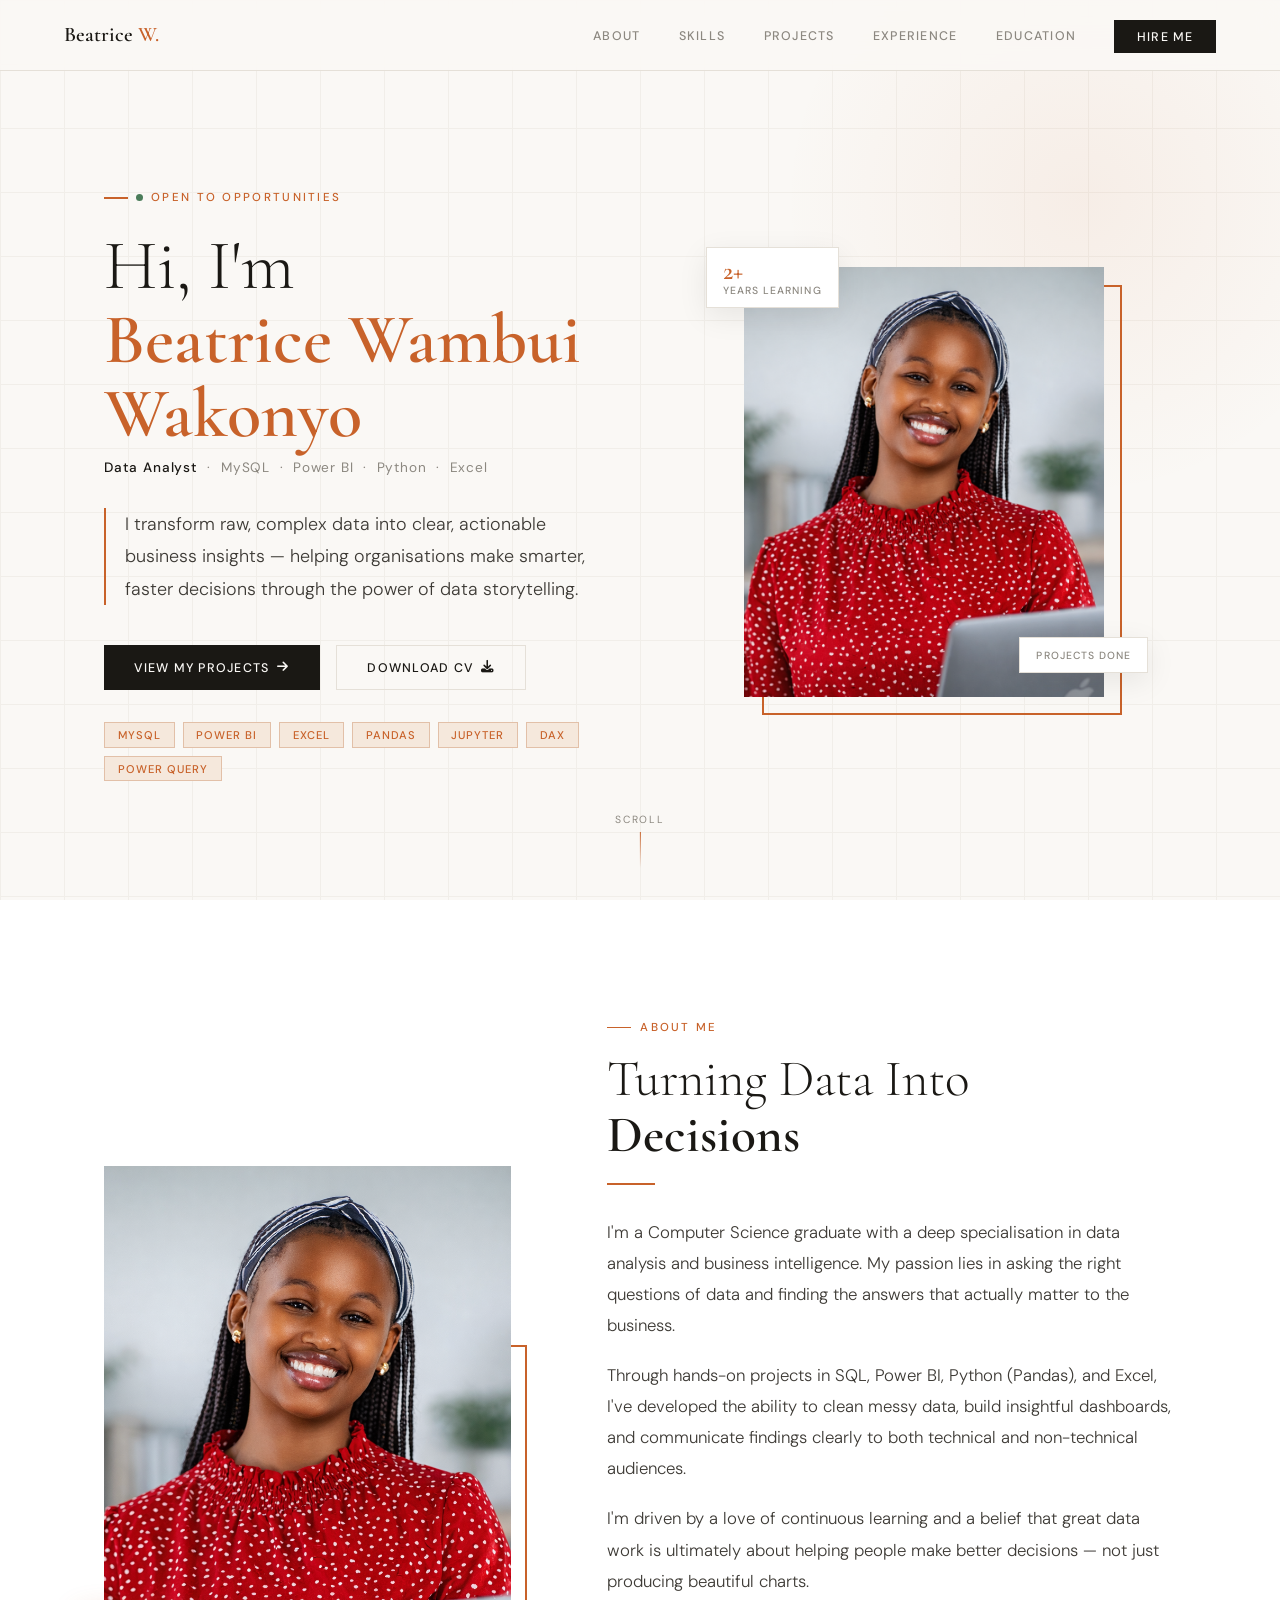
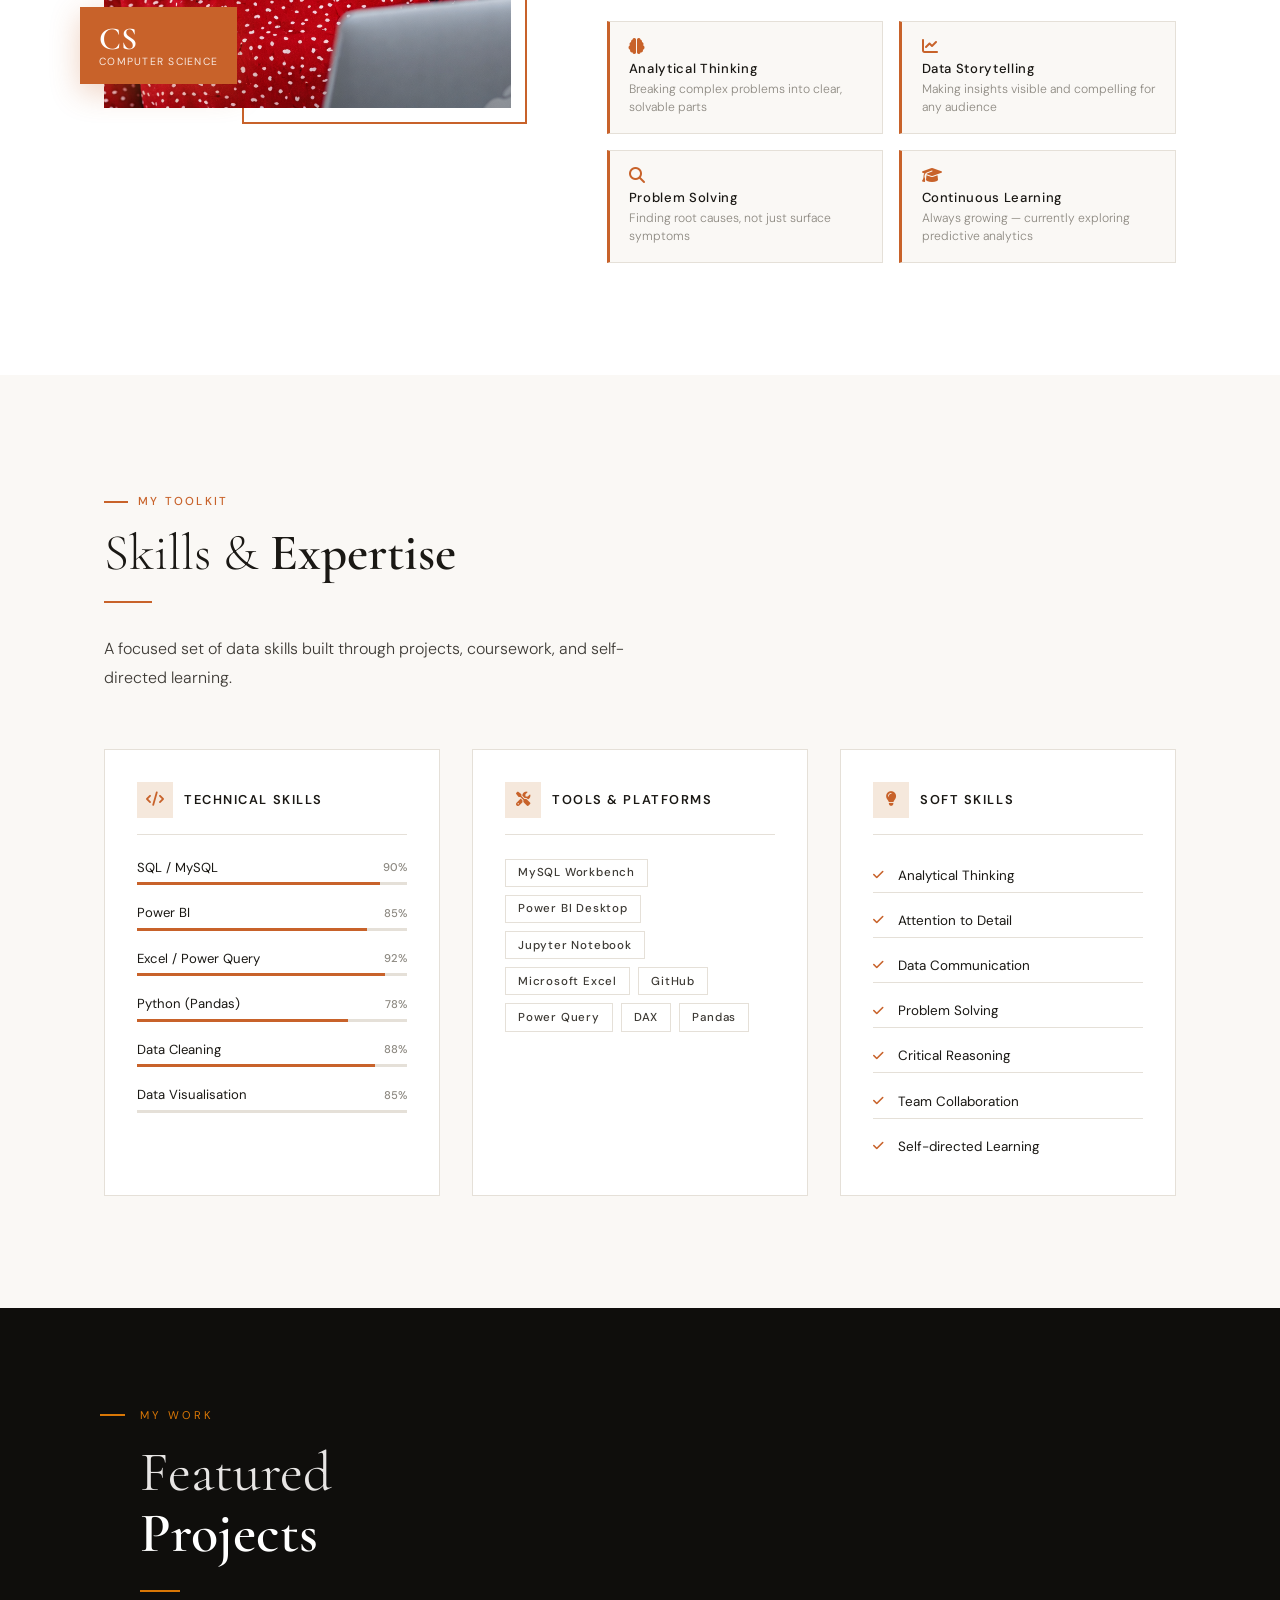
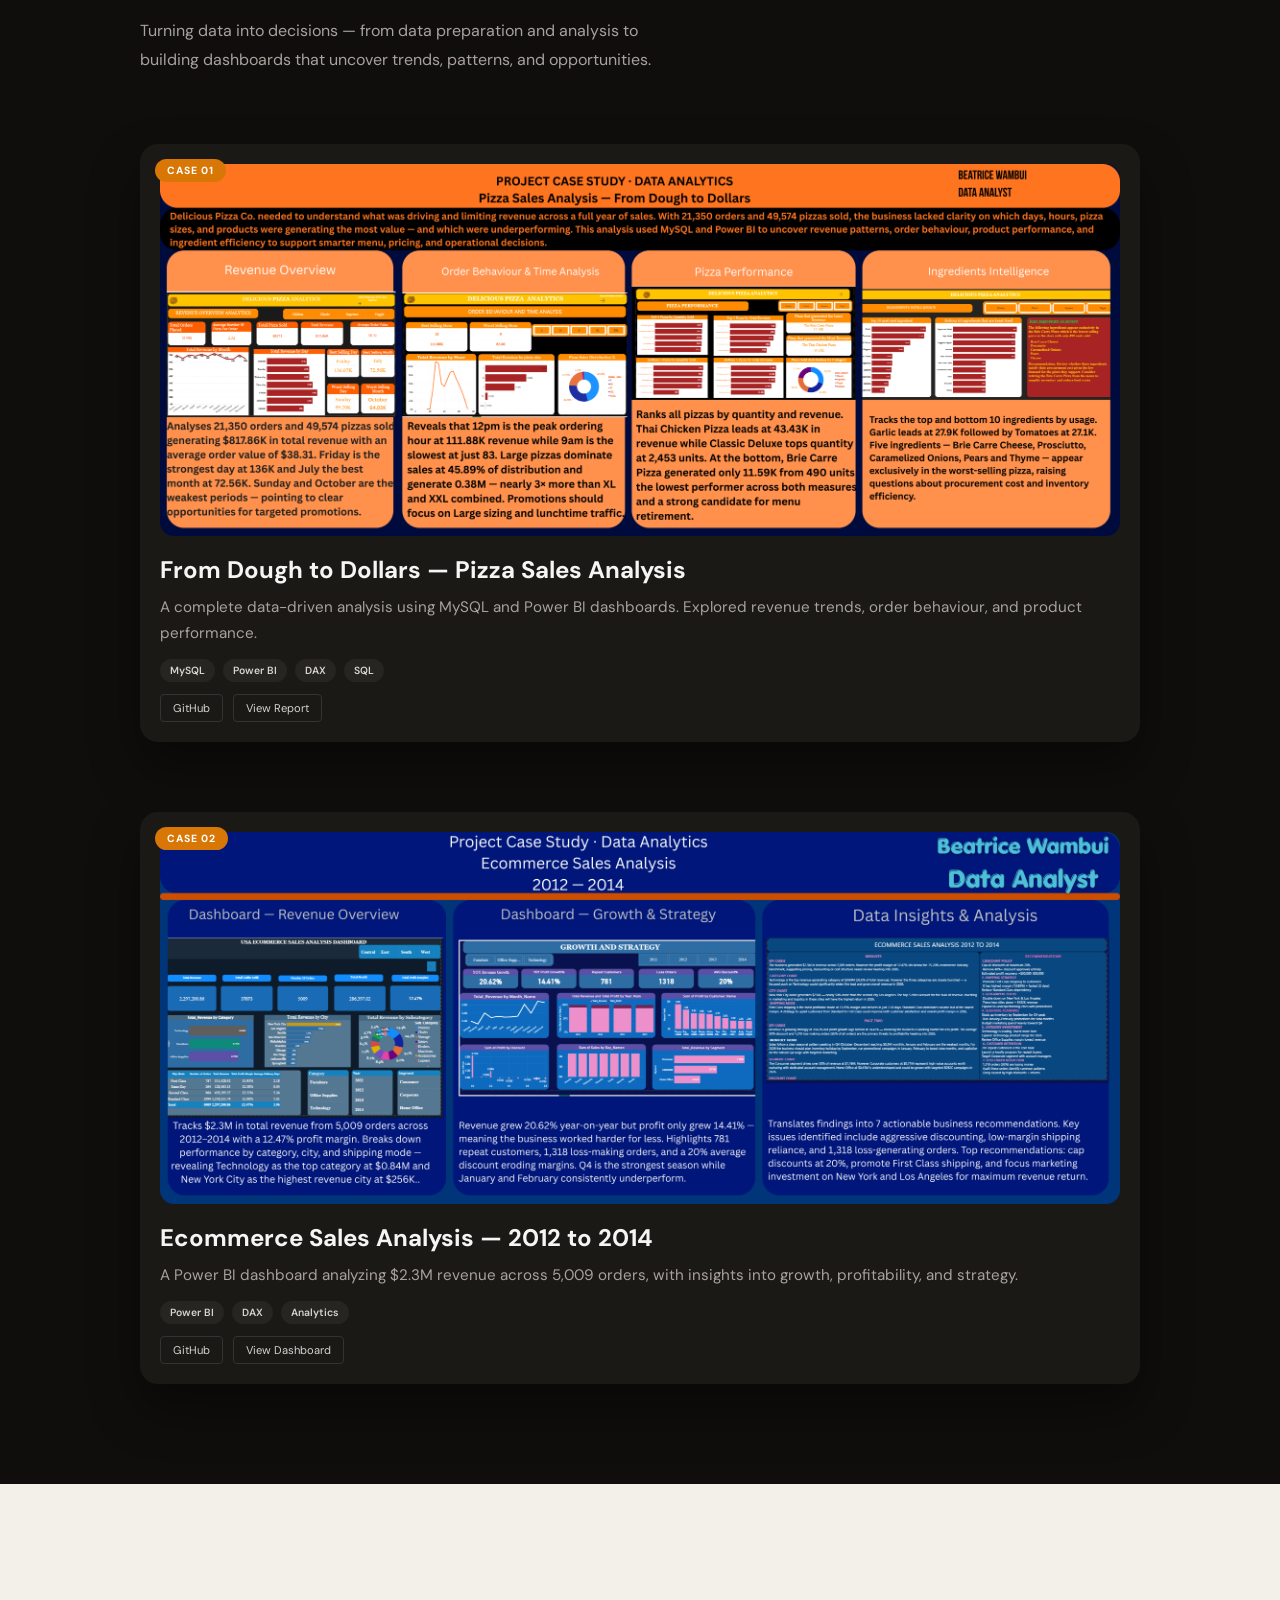
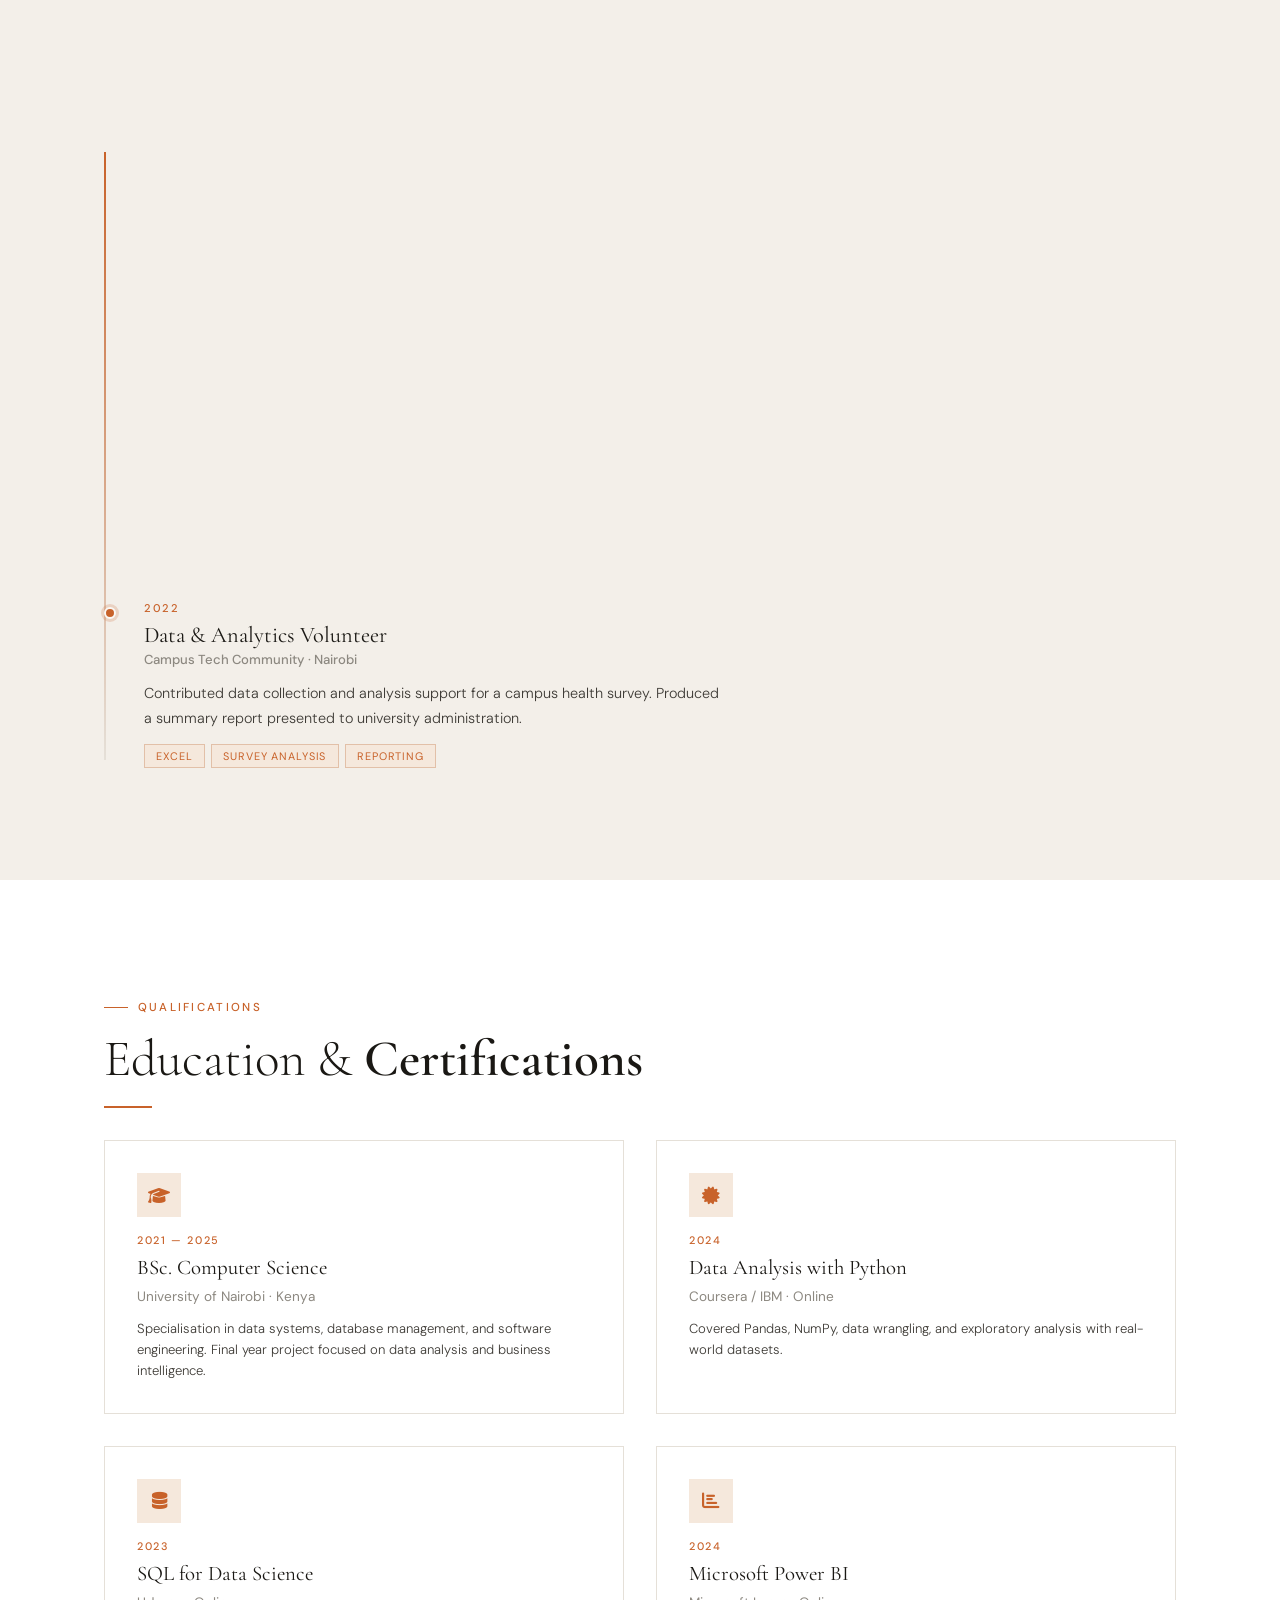
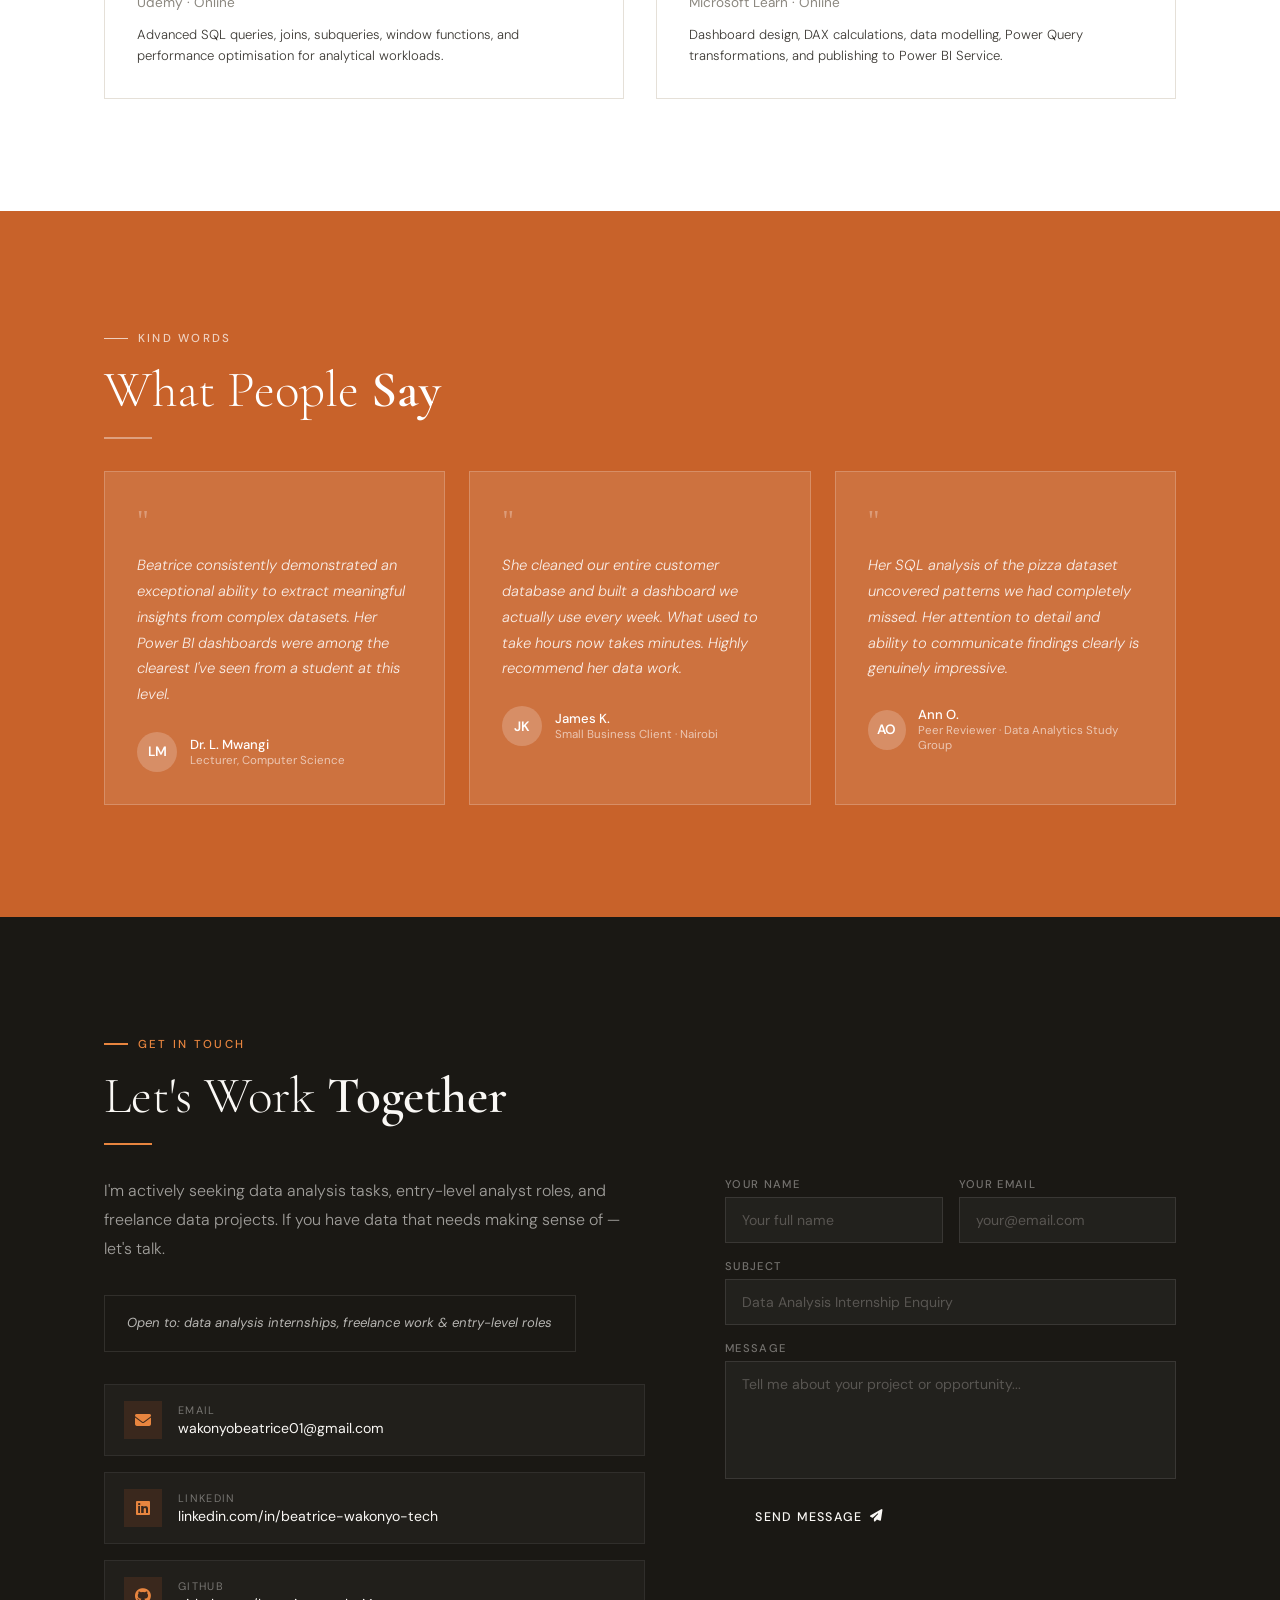
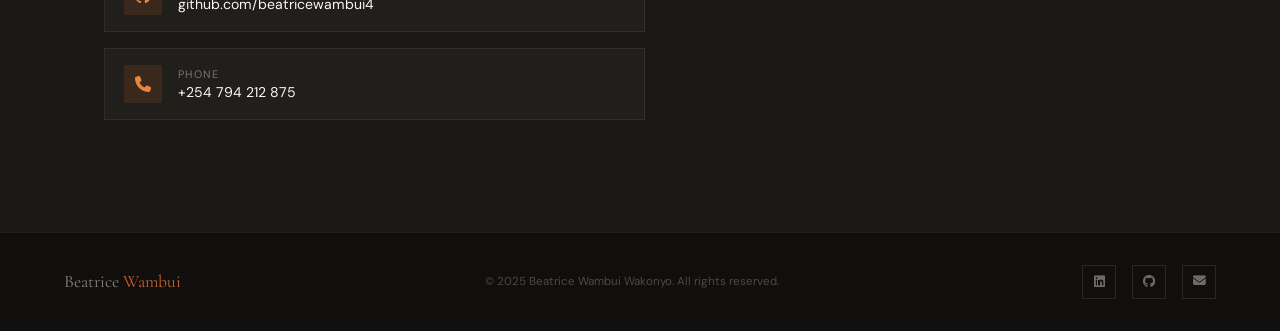
==== index.html.html @ 13cb590f "fix:rename index.html" ====
<!DOCTYPE html>
<html lang="en">
<head>
  <meta charset="UTF-8"/>
  <meta name="viewport" content="width=device-width, initial-scale=1.0"/>
  <title>Beatrice Wambui Wakonyo | Data Analyst</title>

  <!-- Google Fonts -->
  <link href="https://fonts.googleapis.com/css2?family=Cormorant+Garamond:ital,wght@0,300;0,400;0,600;1,300&family=DM+Sans:wght@300;400;500;600&display=swap" rel="stylesheet"/>

  <!-- Font Awesome -->
  <link rel="stylesheet" href="https://cdnjs.cloudflare.com/ajax/libs/font-awesome/6.4.0/css/all.min.css"/>

  <!-- YOUR STYLESHEET — must be in the same folder as this file -->
  <link rel="stylesheet" href="styles.css"/>
</head>
<body>

<div class="hero-bg"></div>

<!-- NAV -->
<nav id="navbar">
  <a href="#hero" class="nav-logo">Beatrice <span>W.</span></a>
  <ul class="nav-links">
    <li><a href="#about">About</a></li>
    <li><a href="#skills">Skills</a></li>
    <li><a href="#projects">Projects</a></li>
    <li><a href="#experience">Experience</a></li>
    <li><a href="#education">Education</a></li>
    <li><a href="#contact" class="nav-cta">Hire Me</a></li>
  </ul>
  <div class="hamburger" onclick="toggleMenu()">
    <span></span><span></span><span></span>
  </div>
</nav>
<div class="nav-mobile" id="navMobile">
  <a href="#about" onclick="toggleMenu()">About</a>
  <a href="#skills" onclick="toggleMenu()">Skills</a>
  <a href="#projects" onclick="toggleMenu()">Projects</a>
  <a href="#experience" onclick="toggleMenu()">Experience</a>
  <a href="#education" onclick="toggleMenu()">Education</a>
  <a href="#contact" onclick="toggleMenu()">Hire Me</a>
</div>

<!-- HERO -->
<section id="hero" style="padding:0">
  <div class="hero">
    <div class="hero-left">
      <div class="hero-eyebrow"><span class="status-dot"></span> Open to Opportunities</div>
      <h1 class="hero-name">Hi, I'm<strong>Beatrice Wambui Wakonyo</strong></h1>
      <p class="hero-title"><b>Data Analyst</b> &nbsp;·&nbsp; MySQL &nbsp;·&nbsp; Power BI &nbsp;·&nbsp; Python &nbsp;·&nbsp; Excel</p>
      <p class="hero-statement">I transform raw, complex data into clear, actionable business insights — helping organisations make smarter, faster decisions through the power of data storytelling.</p>
      <div class="hero-ctas">
        <a href="#projects" class="btn btn-primary">View My Projects <i class="fas fa-arrow-right"></i></a>
        <a href="beatrice-cv.pdf" class="btn btn-outline" download>Download CV <i class="fas fa-download"></i></a>
      </div>
      <div class="hero-chips">
        <span class="chip">MySQL</span>
        <span class="chip">Power BI</span>
        <span class="chip">Excel</span>
        <span class="chip">Pandas</span>
        <span class="chip">Jupyter</span>
        <span class="chip">DAX</span>
        <span class="chip">Power Query</span>
      </div>
    </div>
    <div class="hero-right">
      <div class="photo-wrap">
        <div class="stat-badge tl"><div class="n">2+</div><div class="l">Years Learning</div></div>
        <img src="Professional headshot in modern office.png" alt="Beatrice Wambui Wakonyo"/>
        <div class="stat-badge br"><div class="n"></div><div class="l">Projects Done</div></div>
      </div>
    </div>
    <div class="scroll-cue"><span>Scroll</span><div class="bar"></div></div>
  </div>
</section>

<!-- ABOUT -->
<section id="about" class="about">
  <div class="container">
    <div class="about-grid">
      <div class="about-image-wrap reveal">
        <div class="about-img-box">
          <img src="Professional headshot in modern office.png" alt="Beatrice Wambui Wakonyo"/>
        </div>
        <div class="about-accent-line"></div>
        <div class="about-badge"><div class="big">CS</div><div class="small">Computer Science</div></div>
      </div>
      <div class="about-text reveal">
        <div class="section-label">About Me</div>
        <h2 class="section-heading">Turning Data Into<br/><strong>Decisions</strong></h2>
        <div class="divider"></div>
        <p>I'm a Computer Science graduate with a deep specialisation in data analysis and business intelligence. My passion lies in asking the right questions of data and finding the answers that actually matter to the business.</p>
        <p>Through hands-on projects in SQL, Power BI, Python (Pandas), and Excel, I've developed the ability to clean messy data, build insightful dashboards, and communicate findings clearly to both technical and non-technical audiences.</p>
        <p>I'm driven by a love of continuous learning and a belief that great data work is ultimately about helping people make better decisions — not just producing beautiful charts.</p>
        <div class="about-pillars">
          <div class="pillar"><i class="fas fa-brain"></i><h4>Analytical Thinking</h4><p>Breaking complex problems into clear, solvable parts</p></div>
          <div class="pillar"><i class="fas fa-chart-line"></i><h4>Data Storytelling</h4><p>Making insights visible and compelling for any audience</p></div>
          <div class="pillar"><i class="fas fa-search"></i><h4>Problem Solving</h4><p>Finding root causes, not just surface symptoms</p></div>
          <div class="pillar"><i class="fas fa-graduation-cap"></i><h4>Continuous Learning</h4><p>Always growing — currently exploring predictive analytics</p></div>
        </div>
      </div>
    </div>
  </div>
</section>

<!-- SKILLS -->
<section id="skills" class="skills">
  <div class="container">
    <div class="skills-intro reveal">
      <div class="section-label">My Toolkit</div>
      <h2 class="section-heading">Skills &amp; <strong>Expertise</strong></h2>
      <div class="divider"></div>
      <p style="font-size:1rem;font-weight:300;line-height:1.8;color:var(--ink-light)">A focused set of data skills built through projects, coursework, and self-directed learning.</p>
    </div>
    <div class="skills-grid">
      <div class="skill-group reveal">
        <div class="skill-group-header"><div class="icon"><i class="fas fa-code"></i></div><h3>Technical Skills</h3></div>
        <div class="skill-item"><div class="skill-label"><span>SQL / MySQL</span><span>90%</span></div><div class="skill-bar"><div class="skill-bar-fill" style="--w:90%"></div></div></div>
        <div class="skill-item"><div class="skill-label"><span>Power BI</span><span>85%</span></div><div class="skill-bar"><div class="skill-bar-fill" style="--w:85%"></div></div></div>
        <div class="skill-item"><div class="skill-label"><span>Excel / Power Query</span><span>92%</span></div><div class="skill-bar"><div class="skill-bar-fill" style="--w:92%"></div></div></div>
        <div class="skill-item"><div class="skill-label"><span>Python (Pandas)</span><span>78%</span></div><div class="skill-bar"><div class="skill-bar-fill" style="--w:78%"></div></div></div>
        <div class="skill-item"><div class="skill-label"><span>Data Cleaning</span><span>88%</span></div><div class="skill-bar"><div class="skill-bar-fill" style="--w:88%"></div></div></div>
        <div class="skill-item"><div class="skill-label"><span>Data Visualisation</span><span>85%</span></div><div class="skill-bar"><div class="skill-bar-fill" style="--w:85%"></div></div></div>
      </div>
      <div class="skill-group reveal">
        <div class="skill-group-header"><div class="icon"><i class="fas fa-tools"></i></div><h3>Tools &amp; Platforms</h3></div>
        <div class="tools-list">
          <span class="tool-tag">MySQL Workbench</span>
          <span class="tool-tag">Power BI Desktop</span>
          <span class="tool-tag">Jupyter Notebook</span>
          <span class="tool-tag">Microsoft Excel</span>
          <span class="tool-tag">GitHub</span>
          <span class="tool-tag">Power Query</span>
          <span class="tool-tag">DAX</span>
          <span class="tool-tag">Pandas</span>
        </div>
      </div>
      <div class="skill-group reveal">
        <div class="skill-group-header"><div class="icon"><i class="fas fa-lightbulb"></i></div><h3>Soft Skills</h3></div>
        <div class="soft-grid">
          <div class="soft-item"><i class="fas fa-check"></i> Analytical Thinking</div>
          <div class="soft-item"><i class="fas fa-check"></i> Attention to Detail</div>
          <div class="soft-item"><i class="fas fa-check"></i> Data Communication</div>
          <div class="soft-item"><i class="fas fa-check"></i> Problem Solving</div>
          <div class="soft-item"><i class="fas fa-check"></i> Critical Reasoning</div>
          <div class="soft-item"><i class="fas fa-check"></i> Team Collaboration</div>
          <div class="soft-item"><i class="fas fa-check"></i> Self-directed Learning</div>
        </div>
      </div>
    </div>
  </div>
</section>

<!-- wrap each project in .proj-card + add .proj-meta for the labels -->
<section id="projects" class="projects">

  <div class="projects-wrapper">

    <!-- HEADER -->
    <div class="projects-hero">
      <div class="projects-label">MY WORK</div>

      <h2 class="projects-title">
        Featured <br><span>Projects</span>
      </h2>

      <div class="projects-line"></div>

      <p class="projects-subtext">
        Turning data into decisions — from data preparation and analysis to 
        building dashboards that uncover trends, patterns, and opportunities.
      </p>
    </div>

    <!-- PROJECTS -->
    <div class="projects-container">

      <!-- PROJECT 01 -->
      <div class="proj-card">
        <span class="proj-badge">CASE 01</span>

        <div class="proj-image">
          <img src="Pizza Sales From Dough to Dollars.png" alt="Pizza Dashboard">
        </div>

        <div class="proj-content">
          <h3>From Dough to Dollars — Pizza Sales Analysis</h3>

          <p>
            A complete data-driven analysis using MySQL and Power BI dashboards.
            Explored revenue trends, order behaviour, and product performance.
          </p>

          <div class="proj-tags">
            <span>MySQL</span>
            <span>Power BI</span>
            <span>DAX</span>
            <span>SQL</span>
          </div>

          <div class="proj-links">
            <a href="https://github.com/beatricewambui4/delicious-pizza-analytics" target="_blank">GitHub</a>
            <a href="#">View Report</a>
          </div>
        </div>
      </div>

      <!-- PROJECT 02 -->
      <div class="proj-card">
        <span class="proj-badge">CASE 02</span>

        <div class="proj-image blue-bg">
          <img src="America Sales.png" alt="Ecommerce Dashboard">
        </div>

        <div class="proj-content">
          <h3>Ecommerce Sales Analysis — 2012 to 2014</h3>

          <p>
            A Power BI dashboard analyzing $2.3M revenue across 5,009 orders,
            with insights into growth, profitability, and strategy.
          </p>

          <div class="proj-tags">
            <span>Power BI</span>
            <span>DAX</span>
            <span>Analytics</span>
          </div>

          <div class="proj-links">
            <a href="https://github.com/beatricewambui4" target="_blank">GitHub</a>
            <a href="#">View Dashboard</a>
          </div>
        </div>
      </div>

    </div>

  </div>

</section>
<!-- EXPERIENCE -->
<section id="experience" class="experience">
  <div class="container">
    <div class="reveal">
      <div class="section-label">Background</div>
      <h2 class="section-heading">Experience &amp; <strong>Projects</strong></h2>
      <div class="divider"></div>
    </div>
    <div class="timeline">
      <div class="timeline-item reveal">
        <div class="timeline-dot"></div>
        <div class="timeline-date">2024 — Present</div>
        <h3 class="timeline-title">Academic Data Analysis Projects</h3>
        <p class="timeline-org">University · Final Year</p>
        <p class="timeline-desc">Designed and executed end-to-end data analysis projects covering the full pipeline: data collection, cleaning, analysis, visualisation, and reporting.</p>
        <div class="timeline-tags"><span class="timeline-tag">SQL</span><span class="timeline-tag">Power BI</span><span class="timeline-tag">Python</span><span class="timeline-tag">Data Storytelling</span></div>
      </div>
      <div class="timeline-item reveal">
        <div class="timeline-dot"></div>
        <div class="timeline-date">2023</div>
        <h3 class="timeline-title">Freelance Data Cleaning &amp; Reporting</h3>
        <p class="timeline-org">Independent · Remote</p>
        <p class="timeline-desc">Provided data cleaning and Excel dashboard services for a small business client. Cleaned over 10,000 records and delivered a monthly performance dashboard that replaced manual weekly reporting.</p>
        <div class="timeline-tags"><span class="timeline-tag">Excel</span><span class="timeline-tag">Power Query</span><span class="timeline-tag">Dashboards</span></div>
      </div>
      <div class="timeline-item reveal">
        <div class="timeline-dot"></div>
        <div class="timeline-date">2022</div>
        <h3 class="timeline-title">Data &amp; Analytics Volunteer</h3>
        <p class="timeline-org">Campus Tech Community · Nairobi</p>
        <p class="timeline-desc">Contributed data collection and analysis support for a campus health survey. Produced a summary report presented to university administration.</p>
        <div class="timeline-tags"><span class="timeline-tag">Excel</span><span class="timeline-tag">Survey Analysis</span><span class="timeline-tag">Reporting</span></div>
      </div>
    </div>
  </div>
</section>

<!-- EDUCATION -->
<section id="education" class="education">
  <div class="container">
    <div class="reveal">
      <div class="section-label">Qualifications</div>
      <h2 class="section-heading">Education &amp; <strong>Certifications</strong></h2>
      <div class="divider"></div>
    </div>
    <div class="edu-grid">
      <div class="edu-card reveal">
        <div class="edu-icon"><i class="fas fa-graduation-cap"></i></div>
        <div class="year">2021 — 2025</div>
        <div class="title">BSc. Computer Science</div>
        <div class="org">University of Nairobi · Kenya</div>
        <div class="desc">Specialisation in data systems, database management, and software engineering. Final year project focused on data analysis and business intelligence.</div>
      </div>
      <div class="edu-card reveal">
        <div class="edu-icon"><i class="fas fa-certificate"></i></div>
        <div class="year">2024</div>
        <div class="title">Data Analysis with Python</div>
        <div class="org">Coursera / IBM · Online</div>
        <div class="desc">Covered Pandas, NumPy, data wrangling, and exploratory analysis with real-world datasets.</div>
      </div>
      <div class="edu-card reveal">
        <div class="edu-icon"><i class="fas fa-database"></i></div>
        <div class="year">2023</div>
        <div class="title">SQL for Data Science</div>
        <div class="org">Udemy · Online</div>
        <div class="desc">Advanced SQL queries, joins, subqueries, window functions, and performance optimisation for analytical workloads.</div>
      </div>
      <div class="edu-card reveal">
        <div class="edu-icon"><i class="fas fa-chart-bar"></i></div>
        <div class="year">2024</div>
        <div class="title">Microsoft Power BI</div>
        <div class="org">Microsoft Learn · Online</div>
        <div class="desc">Dashboard design, DAX calculations, data modelling, Power Query transformations, and publishing to Power BI Service.</div>
      </div>
    </div>
  </div>
</section>

<!-- TESTIMONIALS -->
<section id="testimonials" class="testimonials">
  <div class="container">
    <div class="reveal">
      <div class="section-label">Kind Words</div>
      <h2 class="section-heading">What People <strong>Say</strong></h2>
      <div class="divider"></div>
    </div>
    <div class="testi-grid">
      <div class="testi-card reveal">
        <div class="quote-icon">"</div>
        <p class="testi-text">Beatrice consistently demonstrated an exceptional ability to extract meaningful insights from complex datasets. Her Power BI dashboards were among the clearest I've seen from a student at this level.</p>
        <div class="testi-author"><div class="testi-avatar">LM</div><div class="testi-author-info"><div class="name">Dr. L. Mwangi</div><div class="role">Lecturer, Computer Science</div></div></div>
      </div>
      <div class="testi-card reveal">
        <div class="quote-icon">"</div>
        <p class="testi-text">She cleaned our entire customer database and built a dashboard we actually use every week. What used to take hours now takes minutes. Highly recommend her data work.</p>
        <div class="testi-author"><div class="testi-avatar">JK</div><div class="testi-author-info"><div class="name">James K.</div><div class="role">Small Business Client · Nairobi</div></div></div>
      </div>
      <div class="testi-card reveal">
        <div class="quote-icon">"</div>
        <p class="testi-text">Her SQL analysis of the pizza dataset uncovered patterns we had completely missed. Her attention to detail and ability to communicate findings clearly is genuinely impressive.</p>
        <div class="testi-author"><div class="testi-avatar">AO</div><div class="testi-author-info"><div class="name">Ann O.</div><div class="role">Peer Reviewer · Data Analytics Study Group</div></div></div>
      </div>
    </div>
  </div>
</section>

<!-- CONTACT -->
<section id="contact" class="contact">
  <div class="container">
    <div class="reveal">
      <div class="section-label">Get In Touch</div>
      <h2 class="section-heading">Let's Work <strong>Together</strong></h2>
      <div class="divider"></div>
    </div>
    <div class="contact-grid">
      <div class="reveal">
        <p class="contact-tagline">I'm actively seeking data analysis tasks, entry-level analyst roles, and freelance data projects. If you have data that needs making sense of — let's talk.</p>
        <div class="contact-open">Open to: data analysis internships, freelance work &amp; entry-level roles</div>
        <div class="contact-links">
          <a href="mailto:wakonyobeatrice01@gmail.com" class="contact-link">
            <div class="c-icon"><i class="fas fa-envelope"></i></div>
            <div><div class="c-label">Email</div><div class="c-value">wakonyobeatrice01@gmail.com</div></div>
          </a>
          <a href="https://www.linkedin.com/in/beatrice-wakonyo-tech/" target="_blank" class="contact-link">
            <div class="c-icon"><i class="fab fa-linkedin"></i></div>
            <div><div class="c-label">LinkedIn</div><div class="c-value">linkedin.com/in/beatrice-wakonyo-tech</div></div>
          </a>
          <a href="https://github.com/beatricewambui4" target="_blank" class="contact-link">
            <div class="c-icon"><i class="fab fa-github"></i></div>
            <div><div class="c-label">GitHub</div><div class="c-value">github.com/beatricewambui4</div></div>
          </a>
          <a href="tel:+254794212875" class="contact-link">
            <div class="c-icon"><i class="fas fa-phone"></i></div>
            <div><div class="c-label">Phone</div><div class="c-value">+254 794 212 875</div></div>
          </a>
        </div>
      </div>
      <div class="reveal">
        <div class="contact-form">
          <div class="form-row">
            <div class="form-group"><label>Your Name</label><input type="text" placeholder="Your full name"/></div>
            <div class="form-group"><label>Your Email</label><input type="email" placeholder="your@email.com"/></div>
          </div>
          <div class="form-group"><label>Subject</label><input type="text" placeholder="Data Analysis Internship Enquiry"/></div>
          <div class="form-group"><label>Message</label><textarea rows="5" placeholder="Tell me about your project or opportunity..."></textarea></div>
          <button class="btn btn-primary" onclick="alert('Sign up free at formspree.io to make this form send emails!')">
            Send Message <i class="fas fa-paper-plane"></i>
          </button>
        </div>
      </div>
    </div>
  </div>
</section>

<!-- FOOTER -->
<footer>
  <div class="footer-logo">Beatrice <span>Wambui</span></div>
  <div class="footer-copy">© 2025 Beatrice Wambui Wakonyo. All rights reserved.</div>
  <div class="footer-socials">
    <a href="https://www.linkedin.com/in/beatrice-wakonyo-tech" target="_blank"><i class="fab fa-linkedin"></i></a>
    <a href="https://github.com/beatricewambui4" target="_blank"><i class="fab fa-github"></i></a>
    <a href="mailto:wakonyobeatrice01@gmail.com"><i class="fas fa-envelope"></i></a>
  </div>
</footer>

<script>
  window.addEventListener('scroll', () => {
    document.getElementById('navbar').classList.toggle('scrolled', window.scrollY > 20);
  });

  function toggleMenu() {
    document.getElementById('navMobile').classList.toggle('open');
  }

  const observer = new IntersectionObserver((entries) => {
    entries.forEach((e, i) => {
      if (e.isIntersecting) {
        setTimeout(() => e.target.classList.add('visible'), i * 80);
        observer.unobserve(e.target);
      }
    });
  }, { threshold: .12 });
  document.querySelectorAll('.reveal').forEach(el => observer.observe(el));

  const barObs = new IntersectionObserver((entries) => {
    entries.forEach(e => {
      if (e.isIntersecting) {
        e.target.classList.add('animated');
        barObs.unobserve(e.target);
      }
    });
  }, { threshold: .5 });
  document.querySelectorAll('.skill-bar-fill').forEach(b => barObs.observe(b));
</script>

</body>
</html>
---- styles.css ----
*,*::before,*::after{margin:0;padding:0;box-sizing:border-box}

:root{
  --cream:#FAF8F5;--cream-2:#F3EFE9;--ink:#1A1814;--ink-light:#3D3A35;
  --warm-gray:#8C8880;--accent:#C8622A;--accent-2:#E8853F;
  --accent-light:#F5E8DC;--border:#E5E0D8;--white:#FFFFFF;
  --blue:#3b82f6;--blue-light:#93c5fd;--blue-mid:#60a5fa;
}

html{scroll-behavior:smooth}
body{font-family:'DM Sans',sans-serif;background:var(--cream);color:var(--ink);overflow-x:hidden}

::-webkit-scrollbar{width:5px}
::-webkit-scrollbar-track{background:var(--cream-2)}
::-webkit-scrollbar-thumb{background:var(--accent)}
::selection{background:var(--accent);color:#fff}

/* ── SHARED ── */
.section-label{display:inline-flex;align-items:center;gap:.6rem;font-size:.72rem;font-weight:500;letter-spacing:.2em;text-transform:uppercase;color:var(--accent);margin-bottom:1rem}
.section-label::before{content:'';display:block;width:24px;height:1.5px;background:var(--accent)}
.section-heading{font-family:'Cormorant Garamond',serif;font-size:clamp(2.2rem,4vw,3.2rem);font-weight:300;line-height:1.1;color:var(--ink)}
.section-heading strong{font-weight:600}
.divider{width:48px;height:2px;background:var(--accent);margin:1.2rem 0 2rem}
.container{max-width:1200px;margin:0 auto;padding:0 4rem}
section{padding:7rem 0}

/* ── NAV ── */
nav{position:fixed;top:0;left:0;right:0;z-index:1000;display:flex;align-items:center;justify-content:space-between;padding:1.4rem 4rem;background:rgba(250,248,245,.92);backdrop-filter:blur(14px);border-bottom:1px solid var(--border);transition:box-shadow .3s}
nav.scrolled{box-shadow:0 4px 30px rgba(0,0,0,.06)}
.nav-logo{font-family:'Cormorant Garamond',serif;font-size:1.3rem;font-weight:600;color:var(--ink);text-decoration:none}
.nav-logo span{color:var(--accent)}
.nav-links{display:flex;gap:2.4rem;list-style:none}
.nav-links a{font-size:.78rem;font-weight:500;letter-spacing:.1em;text-transform:uppercase;color:var(--warm-gray);text-decoration:none;position:relative;padding-bottom:2px;transition:color .2s}
.nav-links a::after{content:'';position:absolute;bottom:0;left:0;width:0;height:1.5px;background:var(--accent);transition:width .3s}
.nav-links a:hover{color:var(--accent)}
.nav-links a:hover::after{width:100%}
.nav-cta{padding:.55rem 1.4rem!important;background:var(--ink);color:var(--cream)!important}
.nav-cta:hover{background:var(--accent)!important;color:#fff!important}
.hamburger{display:none;flex-direction:column;gap:5px;cursor:pointer}
.hamburger span{width:22px;height:1.5px;background:var(--ink);display:block}
.nav-mobile{display:none;position:fixed;top:64px;left:0;right:0;background:rgba(250,248,245,.98);border-bottom:1px solid var(--border);z-index:999;padding:1.5rem 2rem;flex-direction:column;gap:1.2rem}
.nav-mobile.open{display:flex}
.nav-mobile a{font-size:.85rem;letter-spacing:.1em;text-transform:uppercase;text-decoration:none;color:var(--ink);font-weight:500}

/* ── HERO ── */
.hero{min-height:100vh;display:grid;grid-template-columns:1fr 1fr;align-items:center;padding:8rem 4rem 4rem;gap:4rem;max-width:1200px;margin:0 auto;position:relative}
.hero-bg{position:fixed;inset:0;z-index:-1;background:var(--cream)}
.hero-bg::before{content:'';position:absolute;inset:0;background-image:linear-gradient(var(--border) 1px,transparent 1px),linear-gradient(90deg,var(--border) 1px,transparent 1px);background-size:64px 64px;opacity:.4}
.hero-bg::after{content:'';position:absolute;width:600px;height:600px;border-radius:50%;background:radial-gradient(circle,rgba(200,98,42,.07) 0%,transparent 70%);top:-100px;right:-100px}
.hero-eyebrow{display:inline-flex;align-items:center;gap:.5rem;font-size:.72rem;font-weight:500;letter-spacing:.2em;text-transform:uppercase;color:var(--accent);margin-bottom:1.5rem;opacity:0;animation:fadeUp .7s .3s ease forwards}
.hero-eyebrow::before{content:'';width:24px;height:1.5px;background:var(--accent)}
.status-dot{width:7px;height:7px;border-radius:50%;background:#4A7C59;animation:pulse 2s ease infinite}
.hero-name{font-family:'Cormorant Garamond',serif;font-size:clamp(3rem,5.5vw,5.2rem);font-weight:300;line-height:1.05;color:var(--ink);margin-bottom:.5rem;opacity:0;animation:fadeUp .8s .5s ease forwards}
.hero-name strong{font-weight:600;color:var(--accent);display:block}
.hero-title{font-size:.85rem;font-weight:400;letter-spacing:.06em;color:var(--warm-gray);margin-bottom:2rem;opacity:0;animation:fadeUp .8s .65s ease forwards}
.hero-title b{color:var(--ink);font-weight:500}
.hero-statement{font-size:1.12rem;font-weight:300;line-height:1.8;color:var(--ink-light);max-width:500px;border-left:2px solid var(--accent);padding-left:1.2rem;margin-bottom:2.5rem;opacity:0;animation:fadeUp .8s .8s ease forwards}
.hero-ctas{display:flex;gap:1rem;flex-wrap:wrap;opacity:0;animation:fadeUp .8s .95s ease forwards}
.hero-chips{display:flex;flex-wrap:wrap;gap:.5rem;margin-top:2rem;opacity:0;animation:fadeUp .8s 1.1s ease forwards}
.chip{font-size:.7rem;font-weight:500;letter-spacing:.09em;text-transform:uppercase;padding:.3rem .8rem;background:var(--accent-light);color:var(--accent);border:1px solid #E2C0A8}
.hero-right{display:flex;align-items:center;justify-content:center;opacity:0;animation:fadeIn 1.2s .6s ease forwards}
.photo-wrap{position:relative;width:360px;height:430px}
.photo-wrap::before{content:'';position:absolute;top:18px;left:18px;right:-18px;bottom:-18px;border:2px solid var(--accent);z-index:0}
.photo-wrap img{position:relative;z-index:1;width:100%;height:100%;object-fit:cover;object-position:top;display:block}
.stat-badge{position:absolute;z-index:2;background:var(--white);border:1px solid var(--border);padding:.65rem 1rem;box-shadow:0 8px 30px rgba(0,0,0,.08)}
.stat-badge .n{font-family:'Cormorant Garamond',serif;font-size:1.6rem;font-weight:600;color:var(--accent);line-height:1}
.stat-badge .l{font-size:.65rem;font-weight:500;letter-spacing:.1em;text-transform:uppercase;color:var(--warm-gray)}
.stat-badge.tl{top:-20px;left:-38px}
.stat-badge.br{bottom:24px;right:-44px}
.scroll-cue{position:absolute;bottom:2rem;left:50%;transform:translateX(-50%);display:flex;flex-direction:column;align-items:center;gap:.4rem;font-size:.65rem;letter-spacing:.18em;text-transform:uppercase;color:var(--warm-gray);opacity:0;animation:fadeIn 1s 1.5s ease forwards}
.scroll-cue .bar{width:1px;height:36px;background:linear-gradient(to bottom,var(--accent),transparent);animation:barPulse 1.8s 1.8s infinite}

/* ── BUTTONS ── */
.btn{display:inline-flex;align-items:center;gap:.5rem;padding:.85rem 1.9rem;font-family:'DM Sans',sans-serif;font-size:.78rem;font-weight:500;letter-spacing:.1em;text-transform:uppercase;text-decoration:none;cursor:pointer;border:none;transition:all .25s}
.btn-primary{background:var(--ink);color:var(--cream)}
.btn-primary:hover{background:var(--accent);transform:translateY(-2px);box-shadow:0 8px 24px rgba(200,98,42,.25)}
.btn-outline{background:transparent;color:var(--ink);border:1.5px solid var(--border)}
.btn-outline:hover{border-color:var(--accent);color:var(--accent);transform:translateY(-2px)}

/* ── ABOUT ── */
.about{background:var(--white)}
.about-grid{display:grid;grid-template-columns:1fr 1.4fr;gap:6rem;align-items:center}
.about-image-wrap{position:relative}
.about-img-box{width:100%;aspect-ratio:3/4;background:var(--accent-light);overflow:hidden;position:relative}
.about-img-box img{width:100%;height:100%;object-fit:cover;object-position:top}
.about-accent-line{position:absolute;bottom:-16px;right:-16px;width:70%;height:70%;border:2px solid var(--accent);z-index:-1}
.about-badge{position:absolute;bottom:24px;left:-24px;background:var(--accent);color:var(--white);padding:1rem 1.2rem;box-shadow:0 8px 30px rgba(200,98,42,.3)}
.about-badge .big{font-family:'Cormorant Garamond',serif;font-size:2rem;font-weight:600;line-height:1}
.about-badge .small{font-size:.65rem;letter-spacing:.12em;text-transform:uppercase;opacity:.85}
.about-text p{font-size:1.05rem;font-weight:300;line-height:1.85;color:var(--ink-light);margin-bottom:1.2rem}
.about-pillars{display:grid;grid-template-columns:1fr 1fr;gap:1rem;margin-top:1.5rem}
.pillar{padding:1rem 1.2rem;border:1px solid var(--border);border-left:3px solid var(--accent);background:var(--cream)}
.pillar i{color:var(--accent);margin-bottom:.4rem;font-size:1rem;display:block}
.pillar h4{font-size:.82rem;font-weight:500;letter-spacing:.05em;margin-bottom:.2rem}
.pillar p{font-size:.76rem;color:var(--warm-gray);line-height:1.5;margin:0}

/* ── SKILLS ── */
.skills{background:var(--cream)}
.skills-intro{max-width:560px;margin-bottom:3.5rem}
.skills-grid{display:grid;grid-template-columns:repeat(3,1fr);gap:2rem}
.skill-group{padding:2rem;border:1px solid var(--border);background:var(--white);transition:border-color .3s,transform .3s}
.skill-group:hover{border-color:var(--accent);transform:translateY(-4px)}
.skill-group-header{display:flex;align-items:center;gap:.7rem;margin-bottom:1.5rem;padding-bottom:1rem;border-bottom:1px solid var(--border)}
.skill-group-header .icon{width:36px;height:36px;background:var(--accent-light);display:flex;align-items:center;justify-content:center;color:var(--accent);font-size:.9rem}
.skill-group-header h3{font-size:.8rem;font-weight:600;letter-spacing:.12em;text-transform:uppercase}
.skill-item{margin-bottom:1.2rem}
.skill-item:last-child{margin-bottom:0}
.skill-label{display:flex;justify-content:space-between;align-items:center;margin-bottom:.4rem}
.skill-label span:first-child{font-size:.82rem;font-weight:400}
.skill-label span:last-child{font-size:.7rem;color:var(--warm-gray);font-weight:500}
.skill-bar{height:3px;background:var(--border);overflow:hidden}
.skill-bar-fill{height:100%;background:var(--accent);width:0;transition:width 1.2s cubic-bezier(.4,0,.2,1)}
.skill-bar-fill.animated{width:var(--w)}
.tools-list{display:flex;flex-wrap:wrap;gap:.5rem}
.tool-tag{font-size:.72rem;font-weight:500;letter-spacing:.07em;padding:.35rem .75rem;border:1px solid var(--border);color:var(--ink-light);transition:all .2s;cursor:default}
.tool-tag:hover{background:var(--accent);color:#fff;border-color:var(--accent)}
.soft-grid{display:flex;flex-direction:column;gap:.7rem}
.soft-item{display:flex;align-items:center;gap:.7rem;font-size:.84rem;padding:.5rem 0;border-bottom:1px solid var(--border)}
.soft-item:last-child{border-bottom:none}
.soft-item i{color:var(--accent);font-size:.75rem;width:14px}

/* SECTION BASE */
.projects {
  background: #0f0e0c;
  padding: 100px 20px;
  color: #fff;
}

/* WRAPPER */
.projects-wrapper {
  max-width: 1000px;
  margin: 0 auto;
}

/* ================= HEADER ================= */

.projects-hero {
  margin-bottom: 70px;
}

/* LABEL */
.projects-label {
  font-size: 0.7rem;
  letter-spacing: 0.3em;
  text-transform: uppercase;
  color: #d97706;
  margin-bottom: 20px;
  position: relative;
}

.projects-label::before {
  content: "";
  position: absolute;
  left: -40px;
  top: 50%;
  width: 25px;
  height: 2px;
  background: #d97706;
  transform: translateY(-50%);
}

/* TITLE */
.projects-title {
  font-family: 'Cormorant Garamond', serif;
  font-size: 3.5rem;
  font-weight: 400;
  line-height: 1.1;
  margin-bottom: 25px;
  color: #e7e5e4;
}

.projects-title span {
  font-weight: 600;
  color: #ffffff;
}

/* LINE */
.projects-line {
  width: 40px;
  height: 2px;
  background: #d97706;
  margin-bottom: 25px;
}

/* TEXT */
.projects-subtext {
  font-size: 1rem;
  line-height: 1.8;
  color: #a8a29e;
  max-width: 520px;
}

/* ================= PROJECT CARDS ================= */

.projects-container {
  display: flex;
  flex-direction: column;
  gap: 70px;
}

/* CARD */
.proj-card {
  position: relative;
  background: #1a1916;
  border-radius: 18px;
  padding: 20px;
  box-shadow: 0 25px 50px rgba(0,0,0,0.4);
  transition: all 0.3s ease;
}

.proj-card:hover {
  transform: translateY(-8px);
  box-shadow: 0 35px 70px rgba(0,0,0,0.6);
}

/* BADGE */
.proj-badge {
  position: absolute;
  top: 15px;
  left: 15px;
  background: #d97706;
  color: #fff;
  font-size: 0.65rem;
  font-weight: 700;
  padding: 5px 12px;
  border-radius: 20px;
  letter-spacing: 0.1em;
}

/* IMAGE */
.proj-image {
  border-radius: 14px;
  overflow: hidden;
  background: #111;
}

.proj-image.blue-bg {
  background: rgba(59,130,246,0.08);
}

.proj-image img {
  width: 100%;
  height: auto;
  display: block;
  transition: transform 0.5s ease;
}

.proj-card:hover img {
  transform: scale(1.03);
}

/* CONTENT */
.proj-content {
  margin-top: 18px;
}

.proj-content h3 {
  font-size: 1.5rem;
  color: #f5f5f4;
  margin-bottom: 10px;
}

.proj-content p {
  font-size: 0.95rem;
  color: #a8a29e;
  line-height: 1.7;
}

/* TAGS */
.proj-tags {
  display: flex;
  flex-wrap: wrap;
  gap: 8px;
  margin: 12px 0;
}

.proj-tags span {
  font-size: 0.65rem;
  padding: 5px 10px;
  border-radius: 20px;
  background: rgba(255,255,255,0.05);
  color: #d6d3d1;
  font-weight: 600;
}

/* LINKS */
.proj-links {
  display: flex;
  gap: 10px;
}

.proj-links a {
  font-size: 0.7rem;
  text-decoration: none;
  padding: 6px 12px;
  border-radius: 4px;
  border: 1px solid #333;
  color: #d6d3d1;
  transition: 0.2s;
}

.proj-links a:hover {
  background: #d97706;
  color: #fff;
  border-color: #d97706;
}

/* ================= RESPONSIVE ================= */

@media (max-width: 768px) {

  .projects-title {
    font-size: 2.5rem;
  }

  .projects-label::before {
    display: none;
  }

}
/* ── EXPERIENCE ── */
.experience{background:var(--cream-2)}
.timeline{position:relative;padding-left:2.5rem}
.timeline::before{content:'';position:absolute;left:0;top:8px;bottom:8px;width:1.5px;background:linear-gradient(to bottom,var(--accent),var(--border))}
.timeline-item{position:relative;margin-bottom:3rem}
.timeline-item:last-child{margin-bottom:0}
.timeline-dot{position:absolute;left:-2.5rem;top:6px;width:12px;height:12px;border-radius:50%;background:var(--accent);border:2px solid var(--cream);box-shadow:0 0 0 3px rgba(200,98,42,.2)}
.timeline-date{font-size:.7rem;font-weight:500;letter-spacing:.15em;text-transform:uppercase;color:var(--accent);margin-bottom:.4rem}
.timeline-title{font-family:'Cormorant Garamond',serif;font-size:1.4rem;font-weight:400;margin-bottom:.2rem}
.timeline-org{font-size:.82rem;font-weight:500;color:var(--warm-gray);margin-bottom:.8rem}
.timeline-desc{font-size:.9rem;font-weight:300;line-height:1.75;color:var(--ink-light);max-width:580px}
.timeline-tags{display:flex;flex-wrap:wrap;gap:.4rem;margin-top:.8rem}
.timeline-tag{font-size:.68rem;letter-spacing:.08em;text-transform:uppercase;padding:.25rem .7rem;background:var(--accent-light);color:var(--accent);border:1px solid #E2C0A8}

/* ── EDUCATION ── */
.education{background:var(--white)}
.edu-grid{display:grid;grid-template-columns:1fr 1fr;gap:2rem}
.edu-card{padding:2rem;border:1px solid var(--border);display:flex;flex-direction:column;gap:.5rem;transition:border-color .3s,transform .3s}
.edu-card:hover{border-color:var(--accent);transform:translateY(-3px)}
.edu-card .edu-icon{width:44px;height:44px;background:var(--accent-light);color:var(--accent);display:flex;align-items:center;justify-content:center;font-size:1.1rem;margin-bottom:.5rem}
.edu-card .year{font-size:.68rem;font-weight:500;letter-spacing:.15em;text-transform:uppercase;color:var(--accent)}
.edu-card .title{font-family:'Cormorant Garamond',serif;font-size:1.3rem;font-weight:400}
.edu-card .org{font-size:.85rem;color:var(--warm-gray)}
.edu-card .desc{font-size:.82rem;color:var(--ink-light);font-weight:300;line-height:1.6;margin-top:.3rem}

/* ── TESTIMONIALS ── */
.testimonials{background:var(--accent)}
.testimonials .section-label{color:rgba(255,255,255,.7)}
.testimonials .section-label::before{background:rgba(255,255,255,.7)}
.testimonials .section-heading{color:#fff}
.testimonials .divider{background:rgba(255,255,255,.4)}
.testi-grid{display:grid;grid-template-columns:repeat(3,1fr);gap:1.5rem}
.testi-card{background:rgba(255,255,255,.1);border:1px solid rgba(255,255,255,.2);padding:2rem;transition:background .3s}
.testi-card:hover{background:rgba(255,255,255,.16)}
.quote-icon{font-size:1.8rem;color:rgba(255,255,255,.3);margin-bottom:1rem;font-family:Georgia,serif}
.testi-text{font-size:.92rem;font-weight:300;line-height:1.75;color:rgba(255,255,255,.88);margin-bottom:1.5rem;font-style:italic}
.testi-author{display:flex;align-items:center;gap:.8rem}
.testi-avatar{width:40px;height:40px;border-radius:50%;background:rgba(255,255,255,.2);display:flex;align-items:center;justify-content:center;color:#fff;font-size:.85rem;font-weight:600}
.testi-author-info .name{font-size:.82rem;font-weight:500;color:#fff}
.testi-author-info .role{font-size:.72rem;color:rgba(255,255,255,.6)}

/* ── CONTACT ── */
.contact{background:var(--ink)}
.contact .section-label{color:var(--accent-2)}
.contact .section-label::before{background:var(--accent-2)}
.contact .section-heading{color:var(--cream)}
.contact .divider{background:var(--accent-2)}
.contact-grid{display:grid;grid-template-columns:1.2fr 1fr;gap:5rem;align-items:start}
.contact-tagline{font-size:1rem;font-weight:300;line-height:1.8;color:rgba(250,248,245,.6);margin-bottom:2rem}
.contact-open{display:inline-block;font-size:.82rem;color:rgba(250,248,245,.7);font-style:italic;padding:1rem 1.4rem;border:1px solid rgba(255,255,255,.1);margin-bottom:2rem;line-height:1.7}
.contact-links{display:flex;flex-direction:column;gap:1rem}
.contact-link{display:flex;align-items:center;gap:1rem;text-decoration:none;padding:1rem 1.2rem;border:1px solid rgba(255,255,255,.07);background:rgba(255,255,255,.03);transition:all .25s;color:var(--cream)}
.contact-link:hover{border-color:var(--accent);background:rgba(200,98,42,.1)}
.contact-link .c-icon{width:38px;height:38px;background:rgba(200,98,42,.15);color:var(--accent-2);display:flex;align-items:center;justify-content:center;flex-shrink:0}
.contact-link .c-label{font-size:.68rem;letter-spacing:.12em;text-transform:uppercase;color:rgba(250,248,245,.4);margin-bottom:.1rem}
.contact-link .c-value{font-size:.88rem}
.contact-form{display:flex;flex-direction:column;gap:1rem}
.contact-form .form-row{display:grid;grid-template-columns:1fr 1fr;gap:1rem}
.form-group{display:flex;flex-direction:column;gap:.4rem}
.form-group label{font-size:.7rem;font-weight:500;letter-spacing:.12em;text-transform:uppercase;color:rgba(250,248,245,.4)}
.form-group input,
.form-group textarea{background:rgba(255,255,255,.04);border:1px solid rgba(255,255,255,.1);color:var(--cream);padding:.8rem 1rem;font-family:'DM Sans',sans-serif;font-size:.88rem;outline:none;resize:none;transition:border-color .25s}
.form-group input::placeholder,
.form-group textarea::placeholder{color:rgba(250,248,245,.25)}
.form-group input:focus,
.form-group textarea:focus{border-color:var(--accent)}

/* ── FOOTER ── */
footer{background:#110F0D;padding:2rem 4rem;display:flex;align-items:center;justify-content:space-between;border-top:1px solid rgba(255,255,255,.06)}
.footer-logo{font-family:'Cormorant Garamond',serif;font-size:1.1rem;color:rgba(250,248,245,.5)}
.footer-logo span{color:var(--accent)}
.footer-copy{font-size:.72rem;color:rgba(250,248,245,.25)}
.footer-socials{display:flex;gap:1rem}
.footer-socials a{width:34px;height:34px;border:1px solid rgba(255,255,255,.1);display:flex;align-items:center;justify-content:center;color:rgba(250,248,245,.4);text-decoration:none;font-size:.8rem;transition:all .2s}
.footer-socials a:hover{border-color:var(--accent);color:var(--accent)}

/* ── ANIMATIONS ── */
@keyframes fadeUp{from{opacity:0;transform:translateY(28px)}to{opacity:1;transform:translateY(0)}}
@keyframes fadeIn{from{opacity:0}to{opacity:1}}
@keyframes pulse{0%,100%{box-shadow:0 0 0 0 rgba(74,124,89,.4)}50%{box-shadow:0 0 0 6px rgba(74,124,89,0)}}
@keyframes barPulse{0%{transform:scaleY(0);transform-origin:top}50%{transform:scaleY(1);transform-origin:top}51%{transform:scaleY(1);transform-origin:bottom}100%{transform:scaleY(0);transform-origin:bottom}}

.reveal{opacity:0;transform:translateY(30px);transition:opacity .7s ease,transform .7s ease}
.reveal.visible{opacity:1;transform:translateY(0)}

/* ── RESPONSIVE ── */
@media(max-width:1024px){
  .container{padding:0 2rem}
  nav{padding:1.2rem 2rem}
  .hero{grid-template-columns:1fr;padding:7rem 2rem 4rem;text-align:center}
  .hero-right{order:-1}
  .photo-wrap{width:240px;height:290px}
  .hero-statement{border-left:none;padding-left:0;border-top:2px solid var(--accent);padding-top:1rem}
  .hero-ctas,.hero-chips,.hero-eyebrow{justify-content:center}
  .stat-badge.tl{left:-10px}
  .stat-badge.br{right:-10px}
  .about-grid{grid-template-columns:1fr;gap:3rem}
  .about-image-wrap{max-width:340px;margin:0 auto}
  .skills-grid{grid-template-columns:1fr}
  .projects-grid{grid-template-columns:1fr}
  .project-card,.project-card.alt{grid-template-columns:1fr;direction:ltr}
  .edu-grid{grid-template-columns:1fr}
  .testi-grid{grid-template-columns:1fr}
  .contact-grid{grid-template-columns:1fr;gap:3rem}
  .nav-links{display:none}
  .hamburger{display:flex}
  footer{flex-direction:column;gap:1rem;text-align:center;padding:1.5rem 2rem}
}

@media(max-width:600px){
  section{padding:4rem 0}
  .contact-form .form-row{grid-template-columns:1fr}
  .project-body{padding:24px 20px}
}
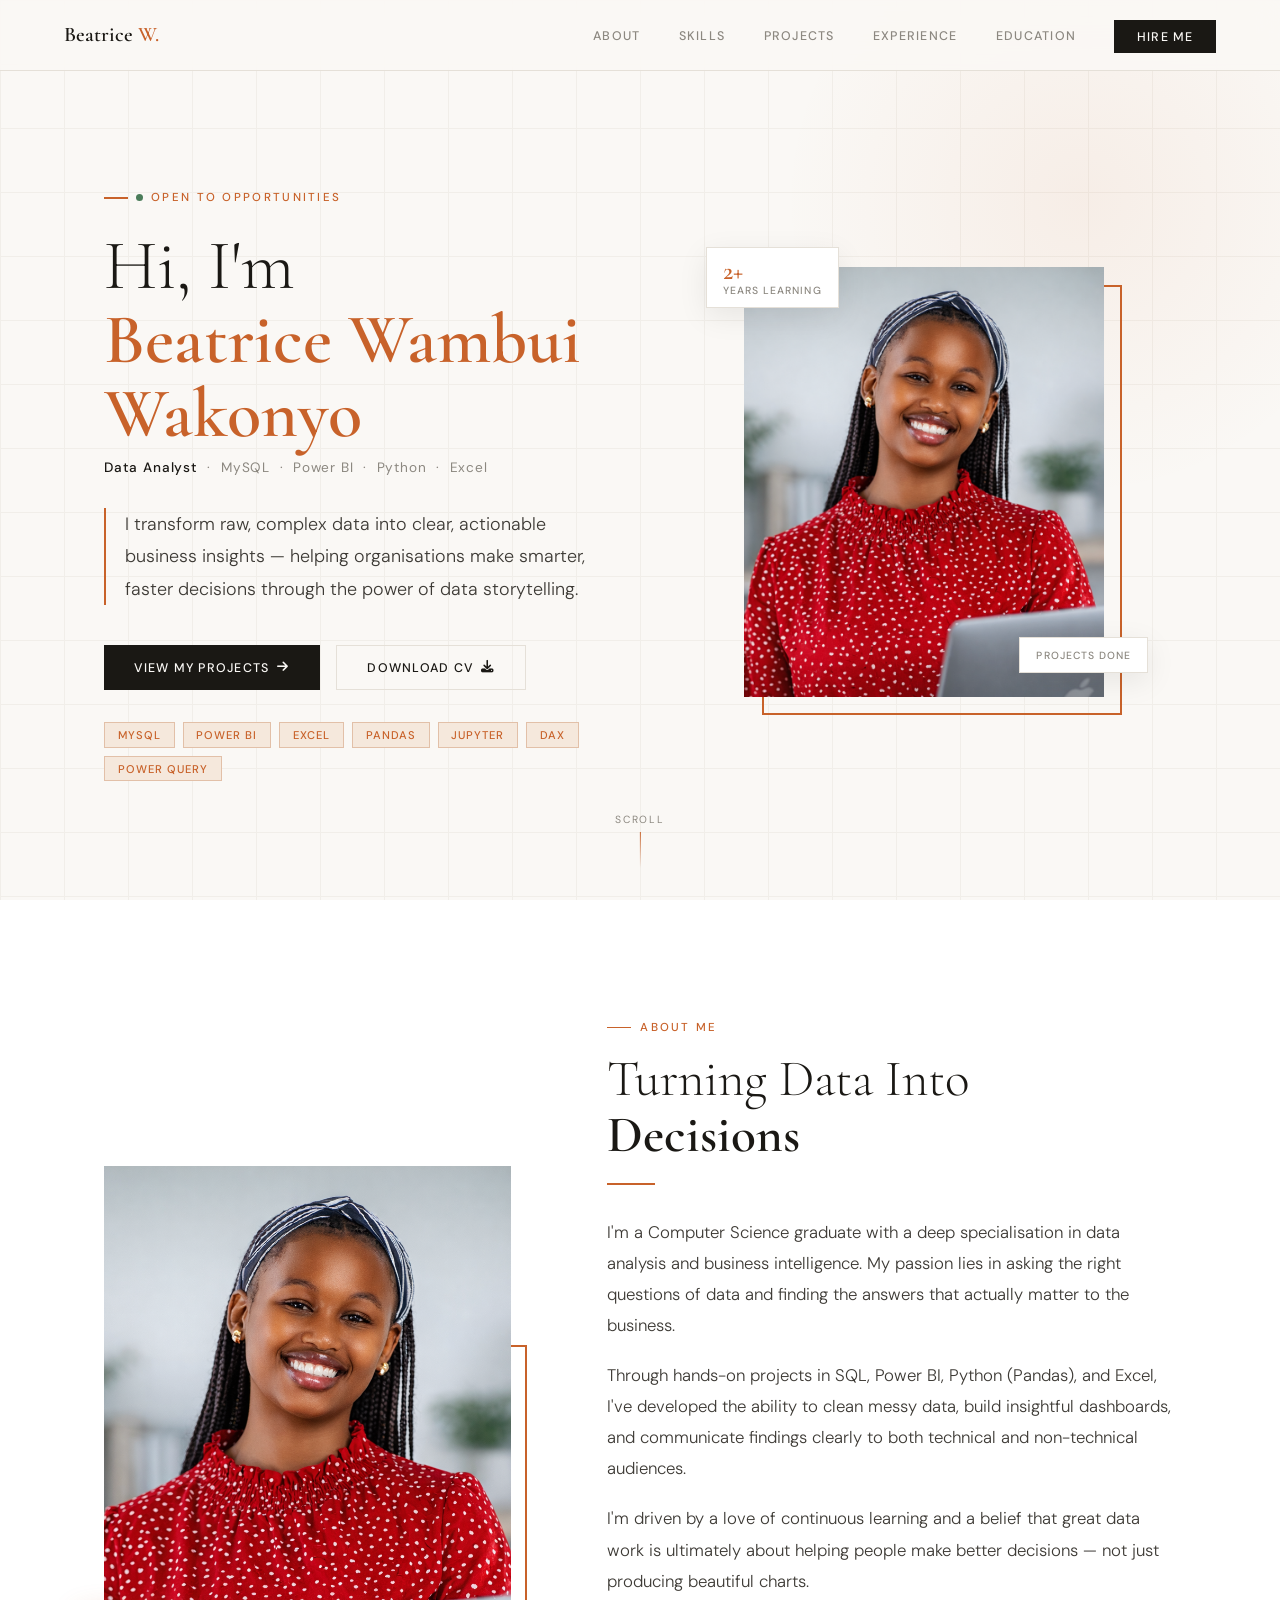
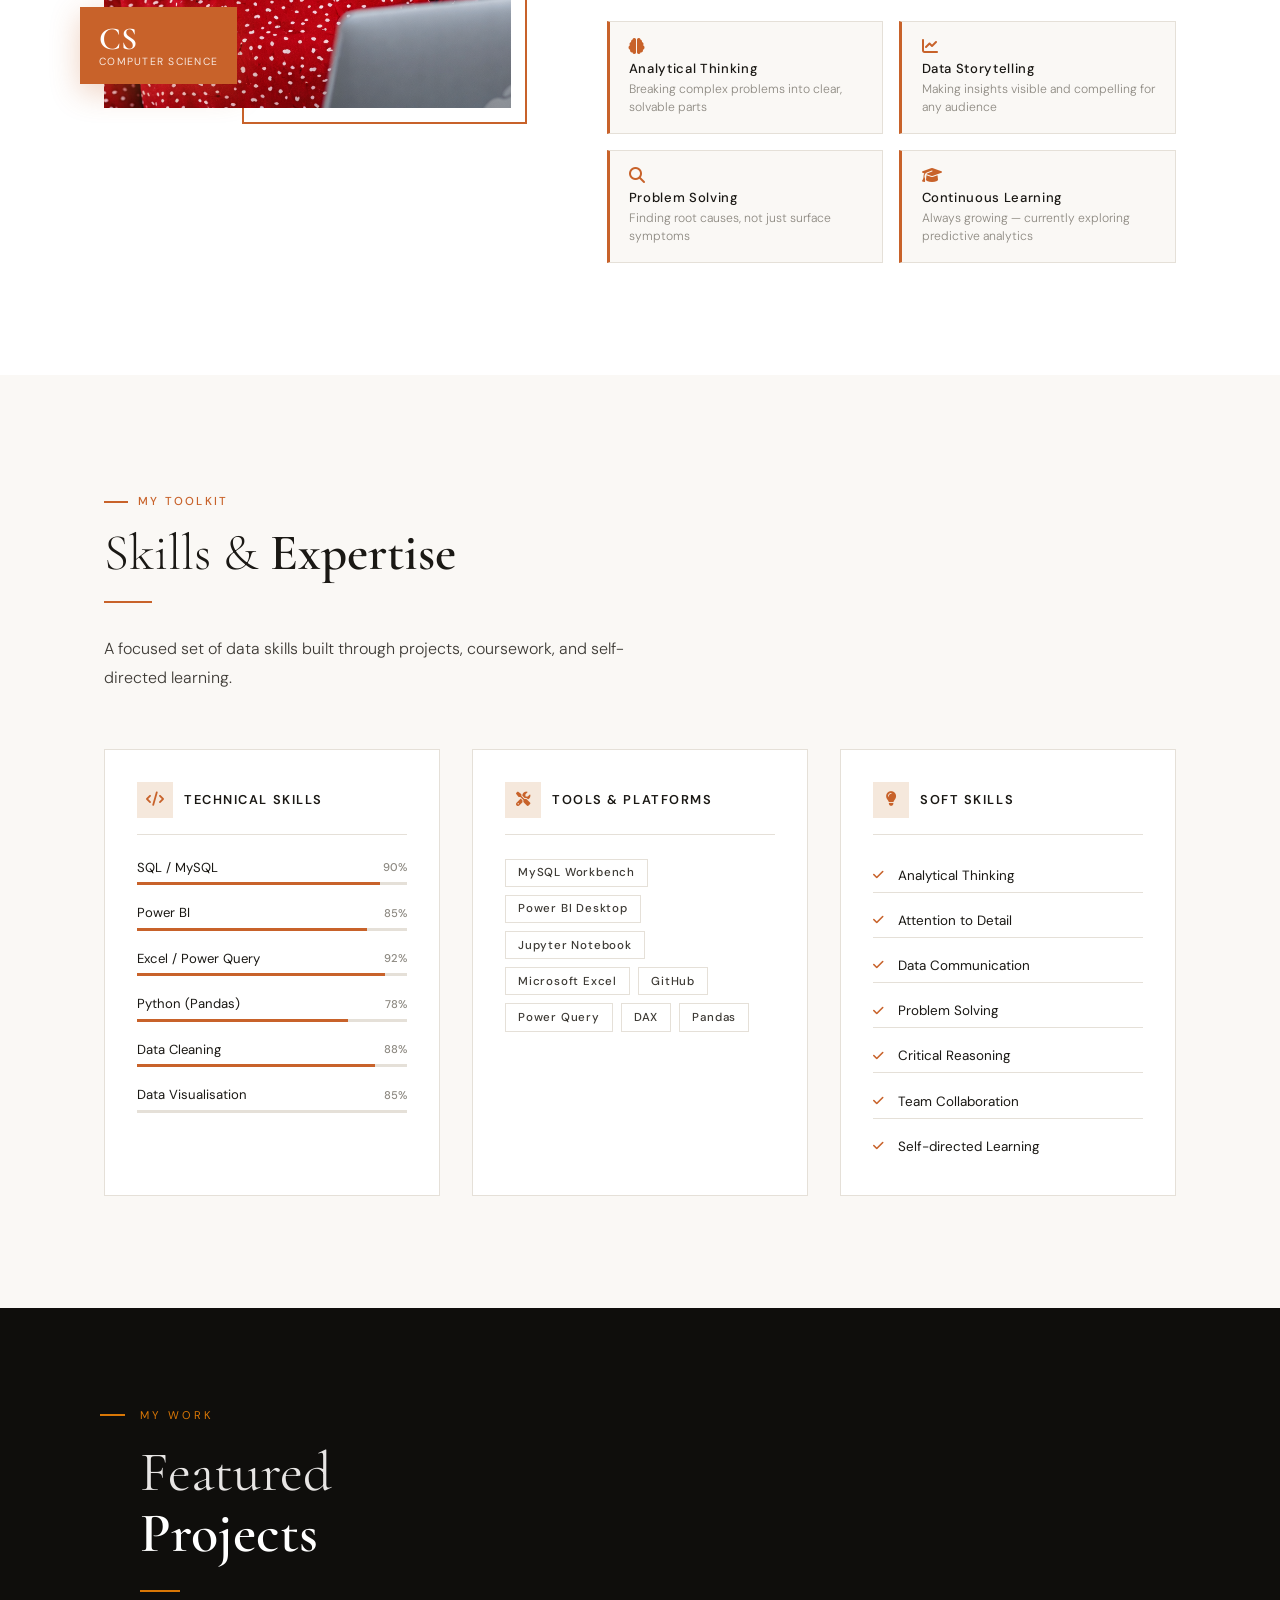
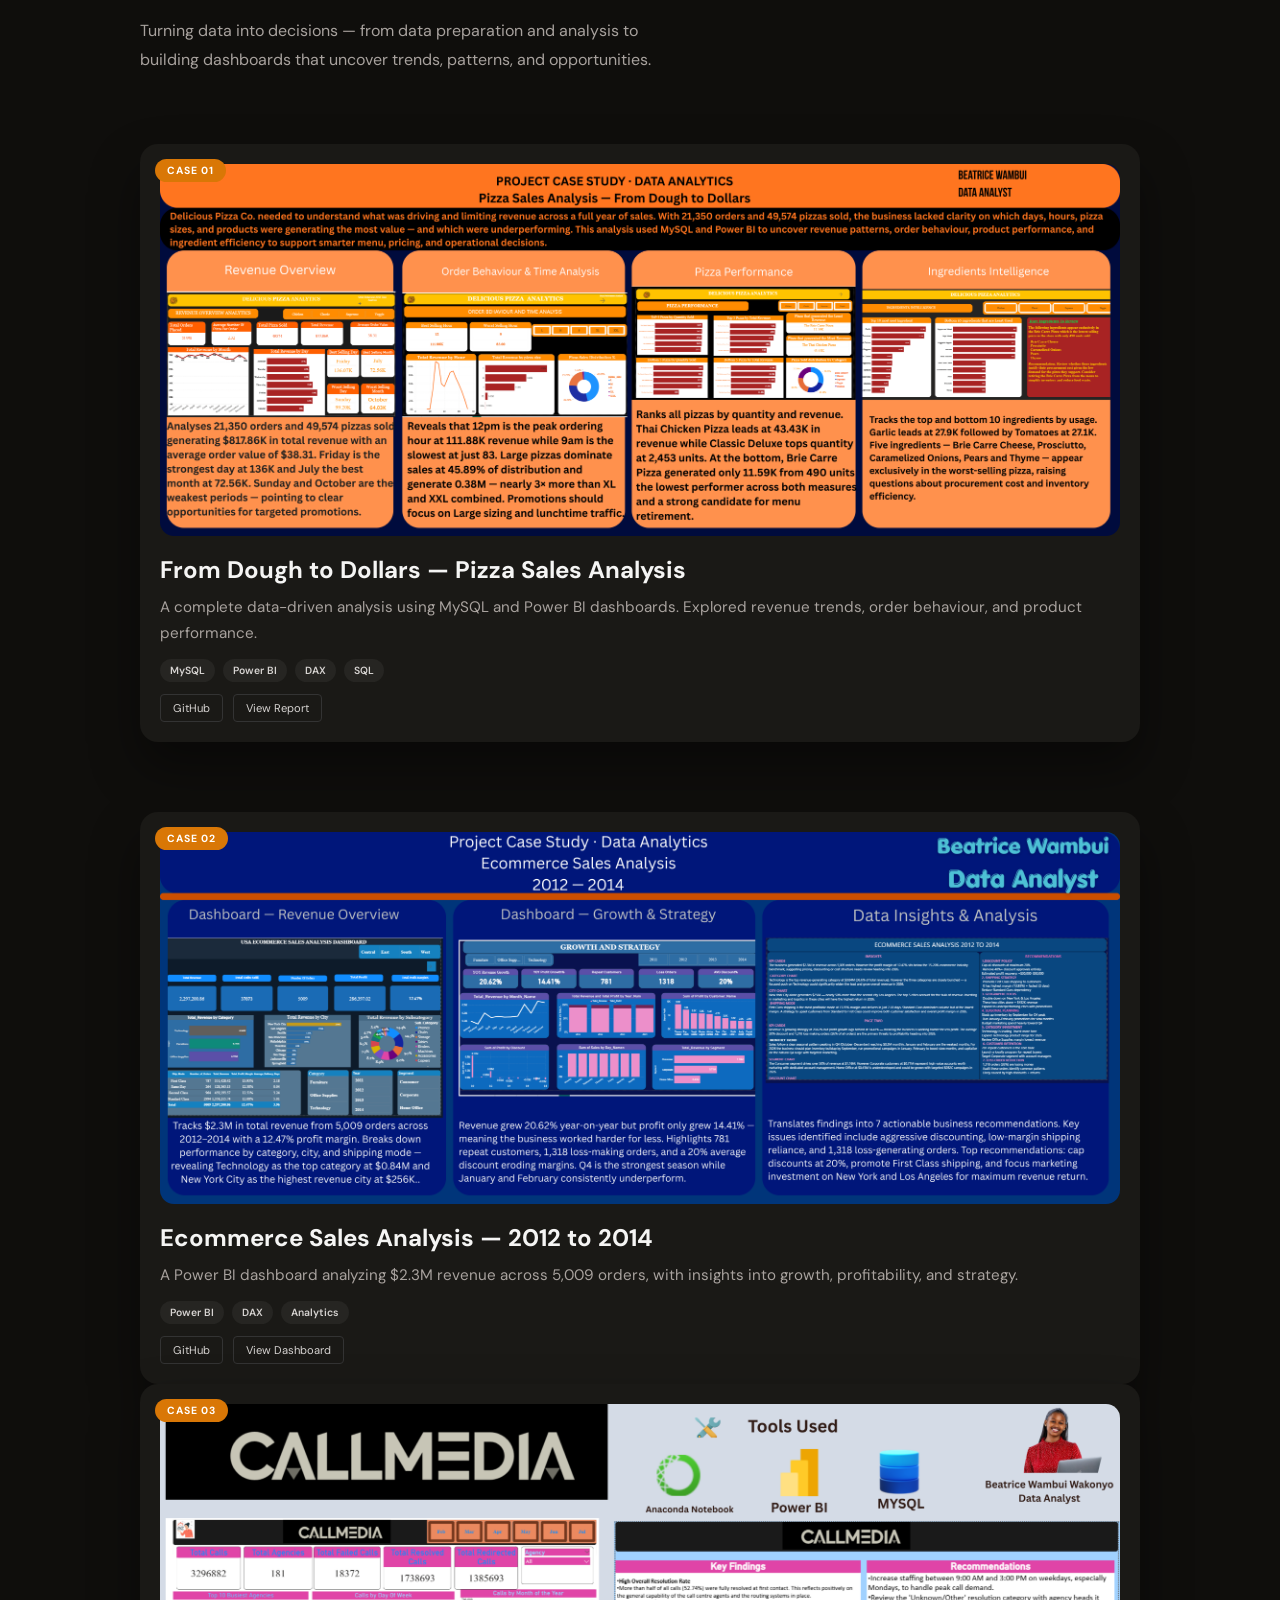
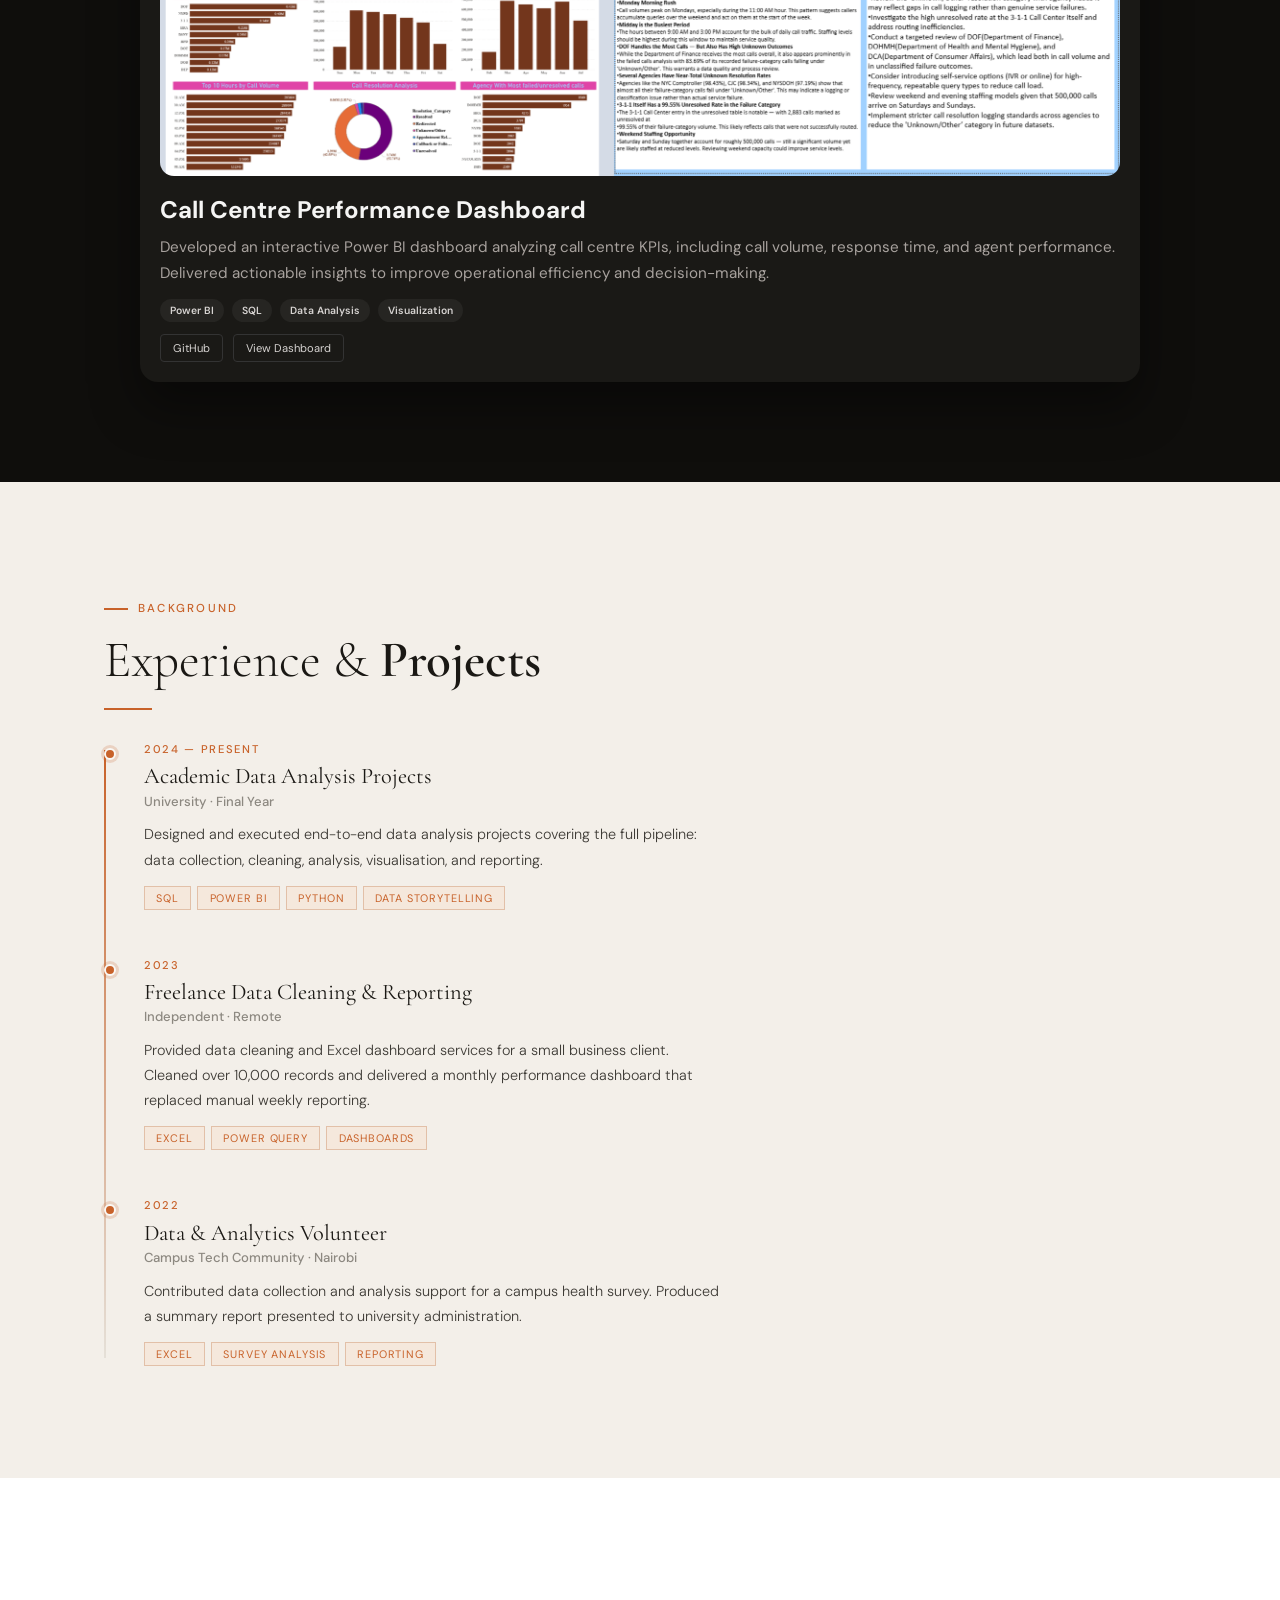
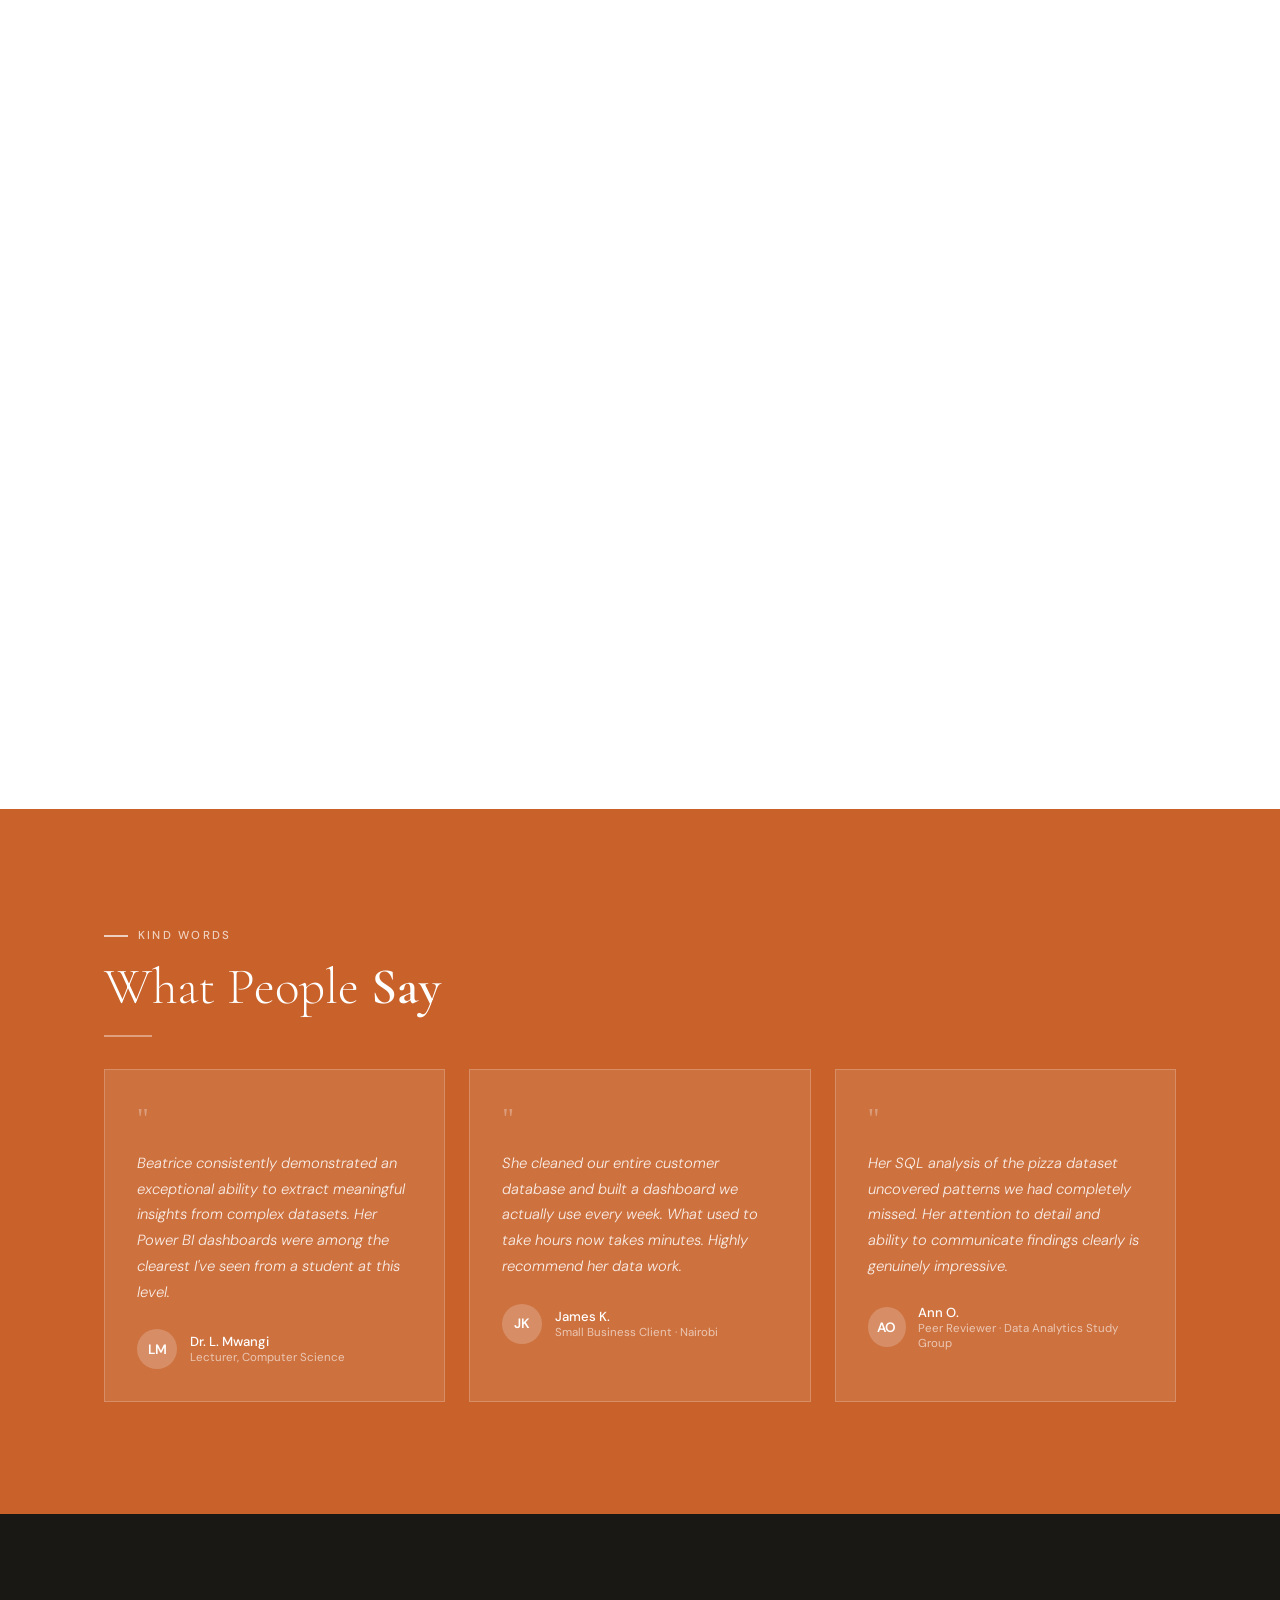
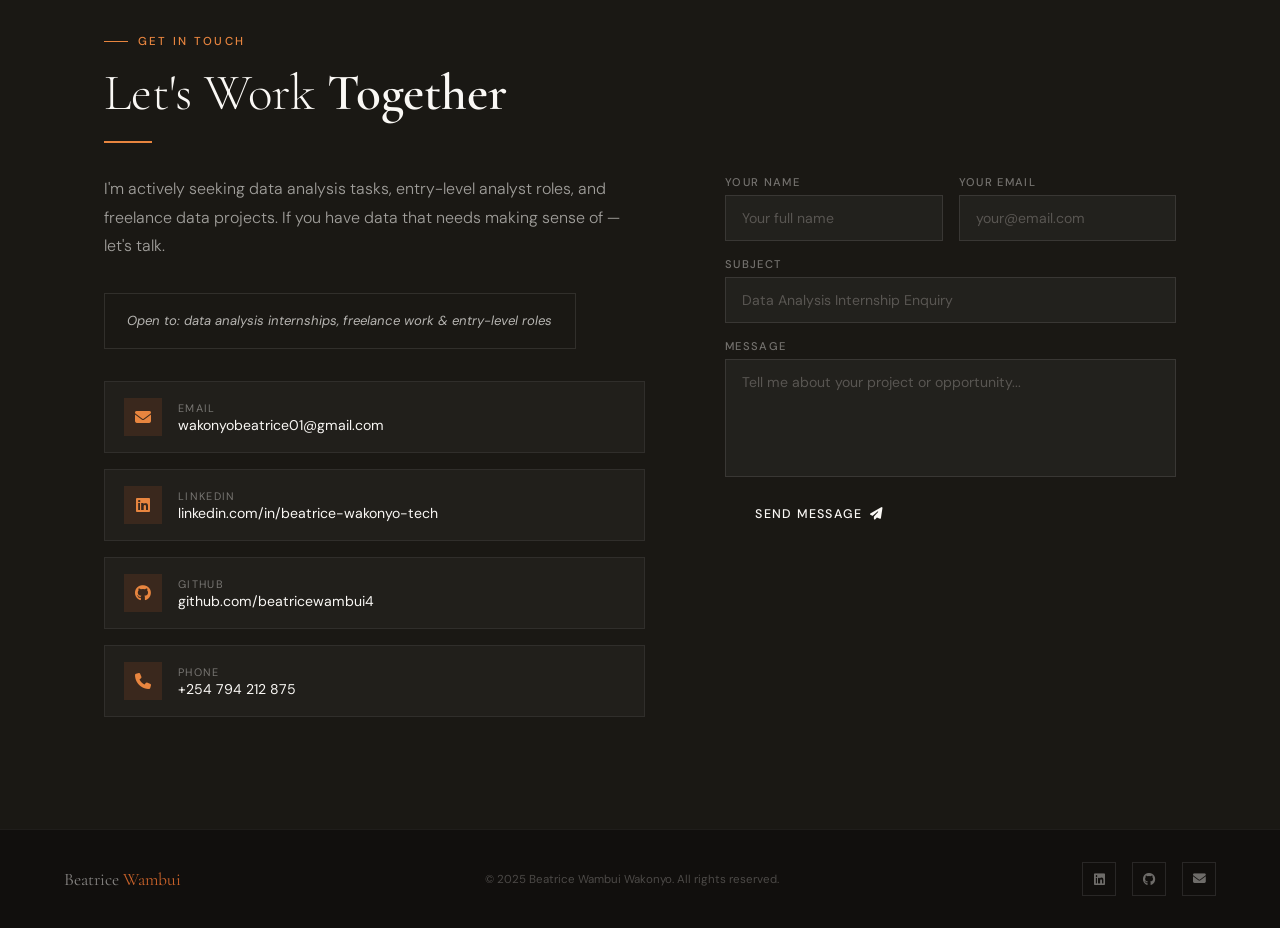
==== commit 01a8487f: "Add Call Centre Dashboard project" ====
--- a/index.html.html
+++ b/index.html.html
@@ -235,6 +235,37 @@
         </div>
       </div>
 
+    </div>
+
+        <!-- PROJECT 03 -->
+    <div class="proj-card">
+      <span class="proj-badge">CASE 03</span>
+
+      <div class="proj-image">
+        <img src="Tools Used (3).png" alt="Call Centre Dashboard">
+      </div>
+
+      <div class="proj-content">
+        <h3>Call Centre Performance Dashboard</h3>
+
+        <p>
+          Developed an interactive Power BI dashboard analyzing call centre KPIs,
+          including call volume, response time, and agent performance. Delivered
+          actionable insights to improve operational efficiency and decision-making.
+        </p>
+
+        <div class="proj-tags">
+          <span>Power BI</span>
+          <span>SQL</span>
+          <span>Data Analysis</span>
+          <span>Visualization</span>
+        </div>
+
+        <div class="proj-links">
+          <a href="https://github.com/beatricewambui4/CallMedia_Dashboard" target="_blank">GitHub</a>
+          <a href="https://github.com/beatricewambui4/CallMedia_Dashboard/blob/main/Callcentredashboard.pdf" target="_blank">View Dashboard</a>
+        </div>
+      </div>
     </div>
 
   </div>
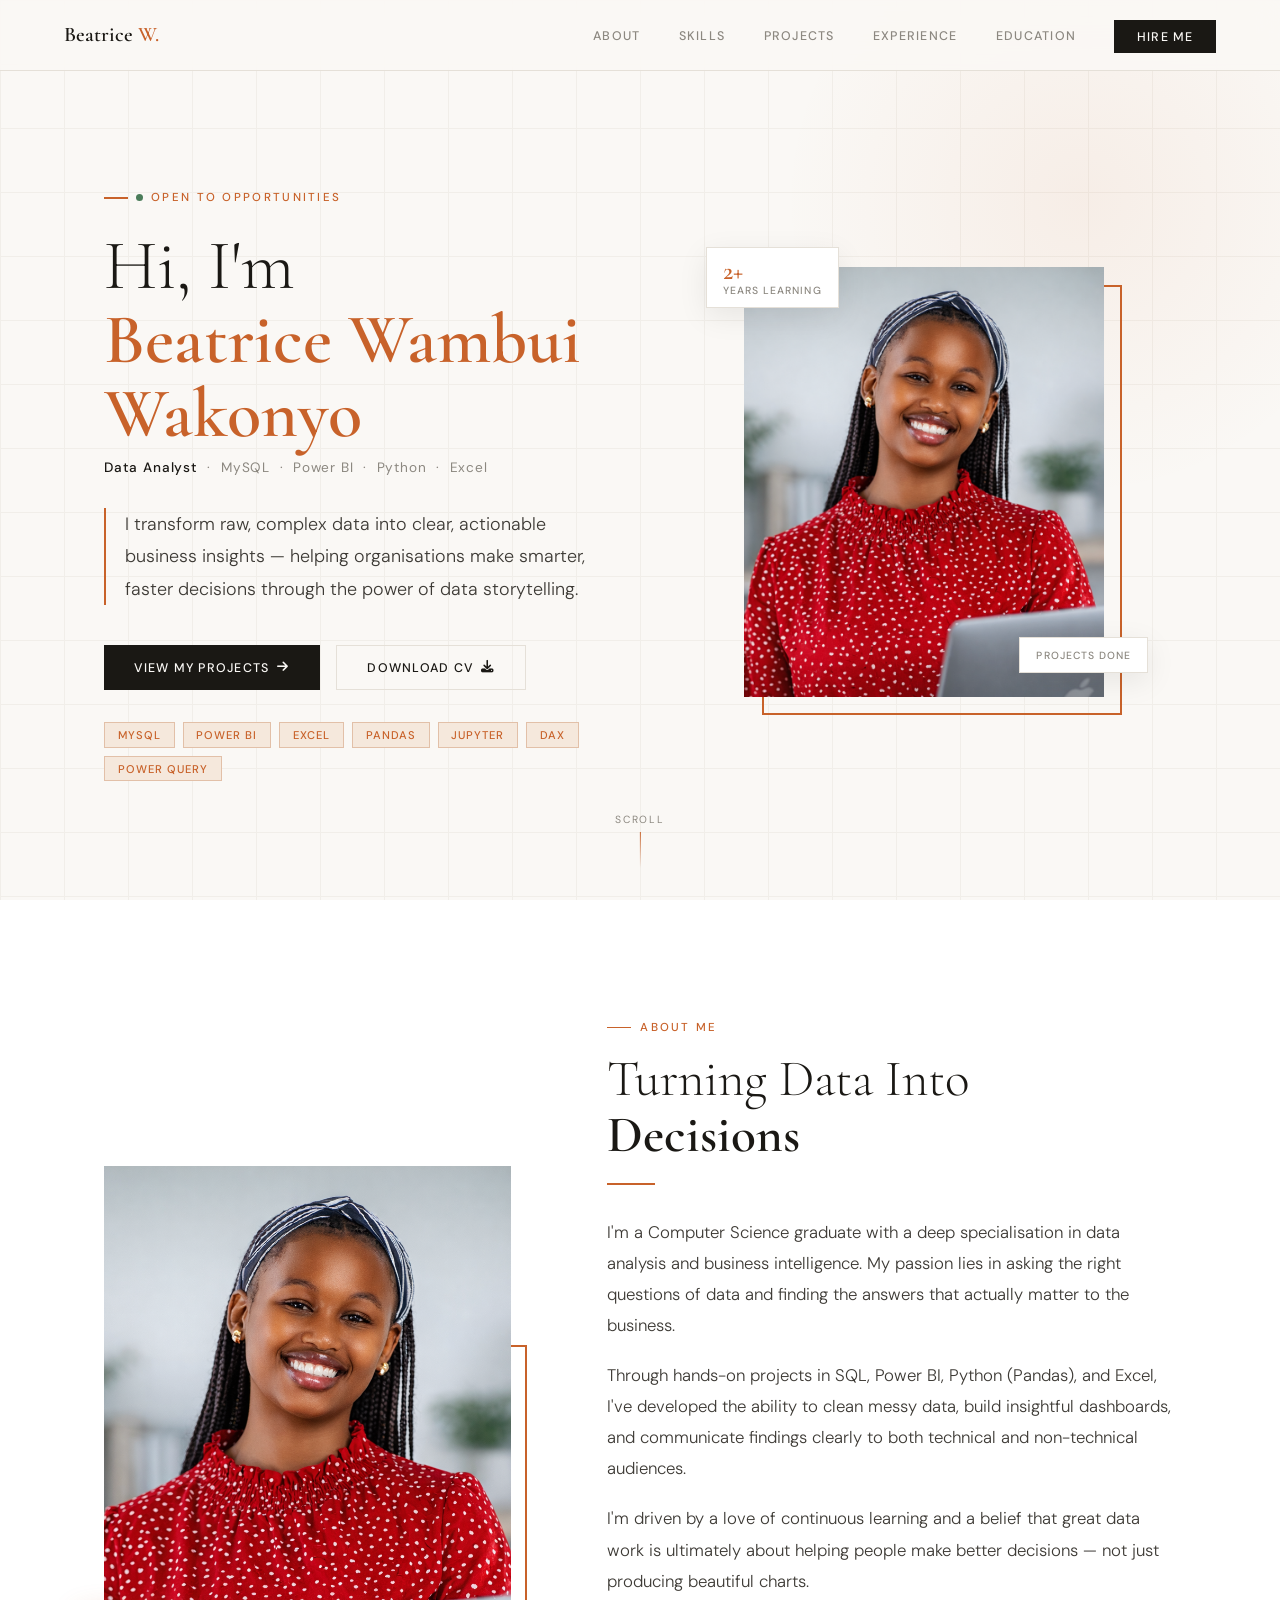
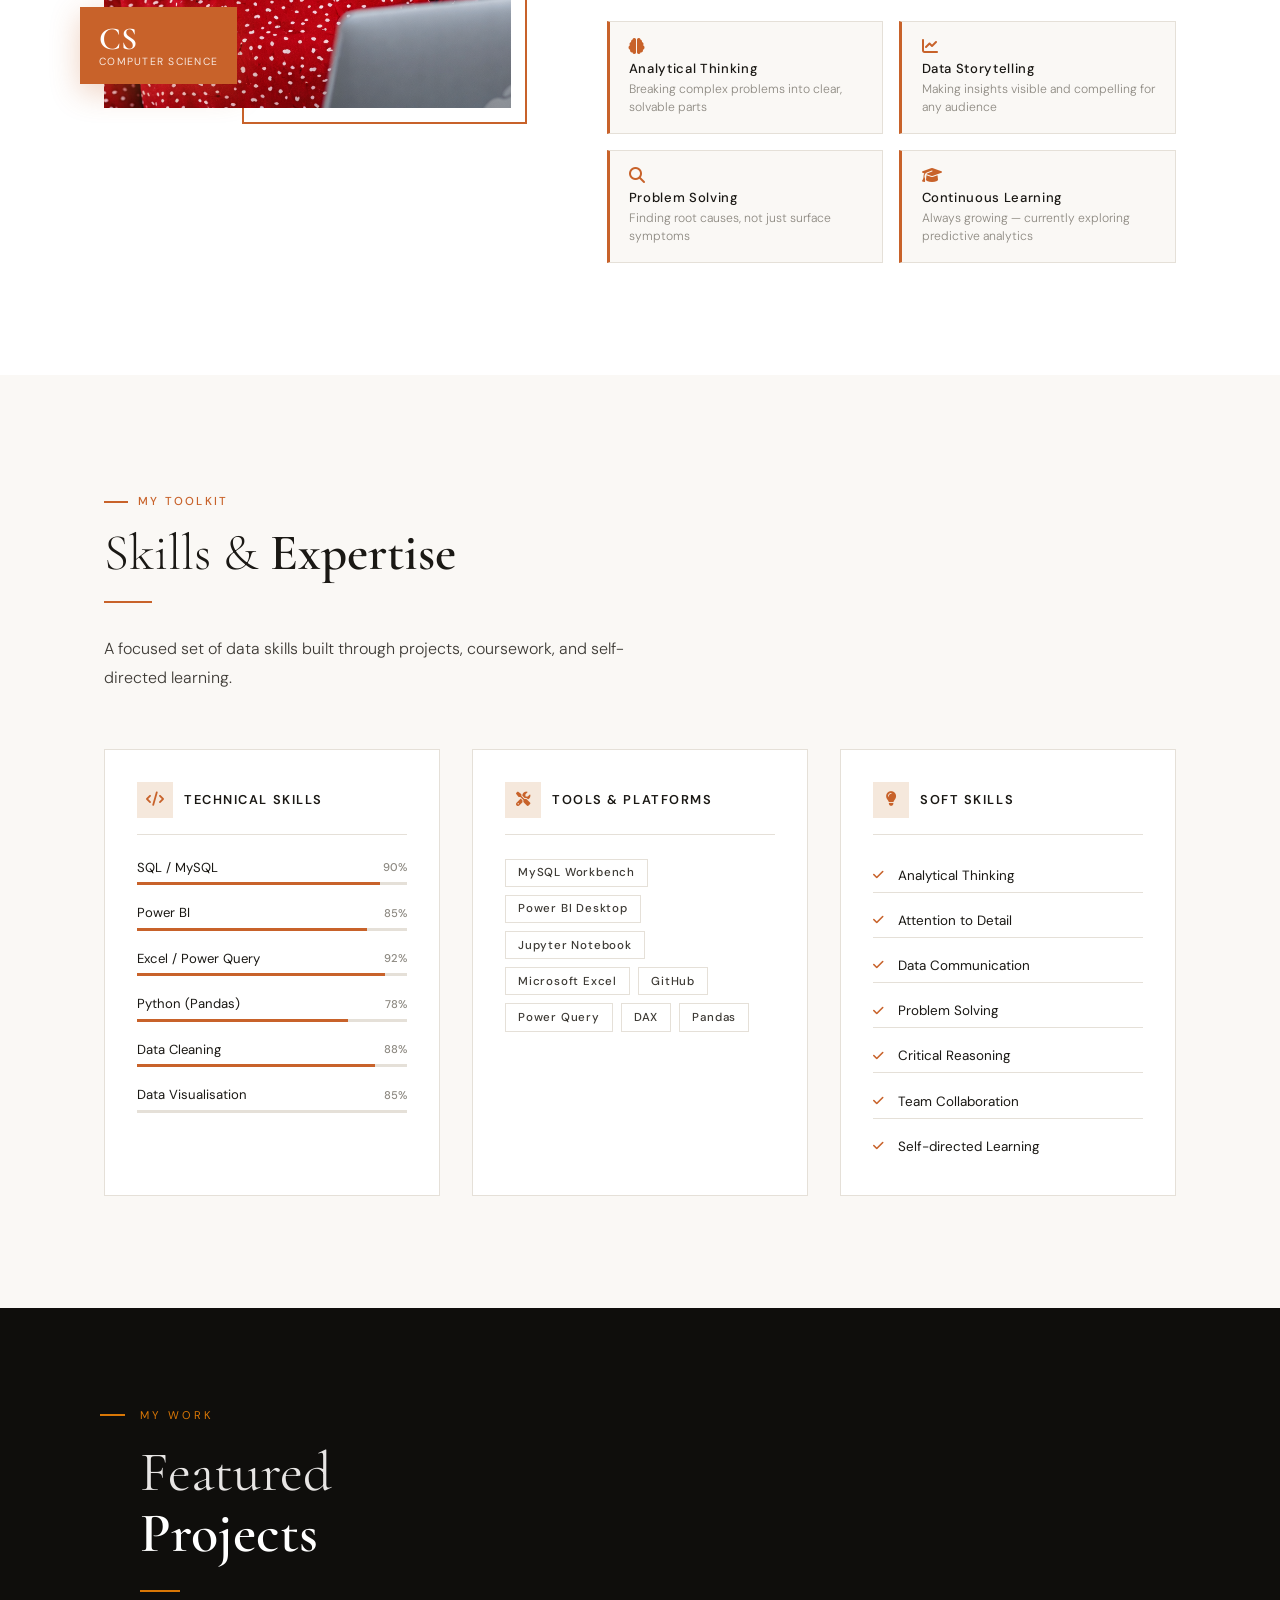
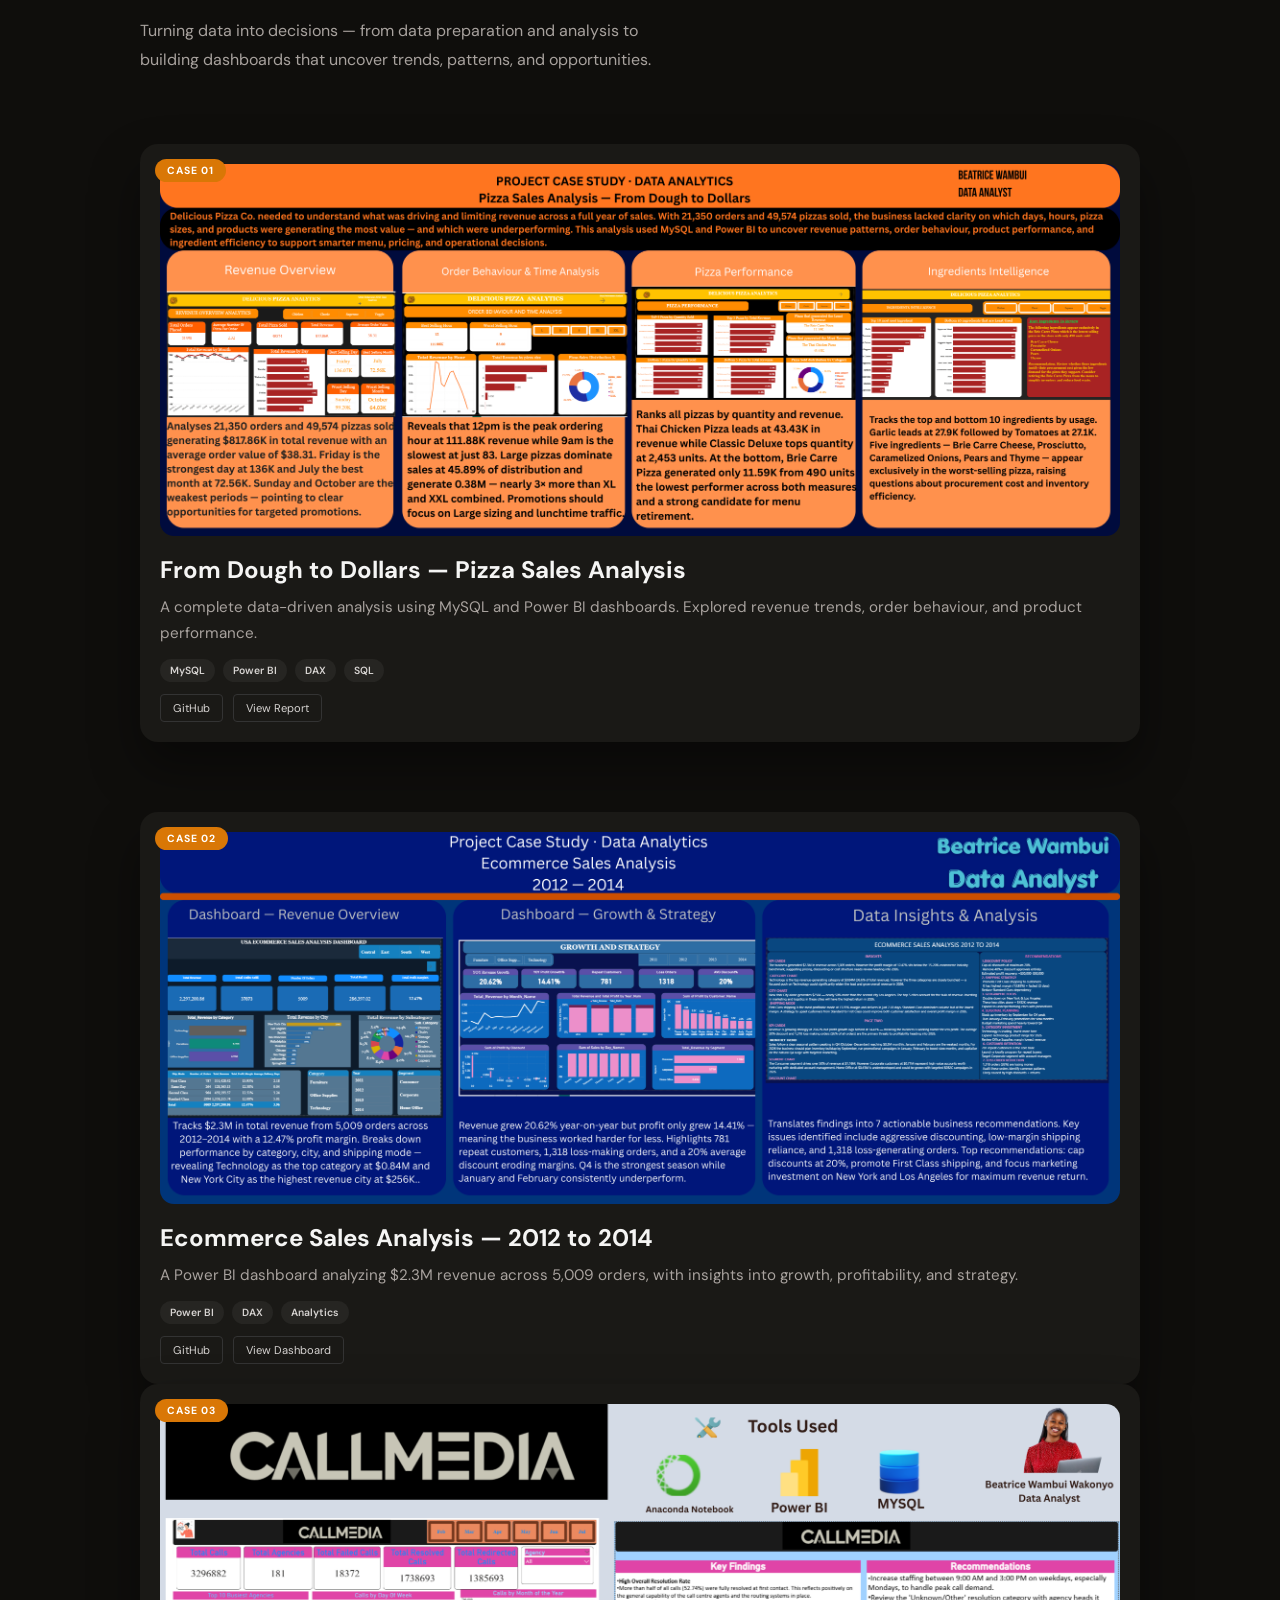
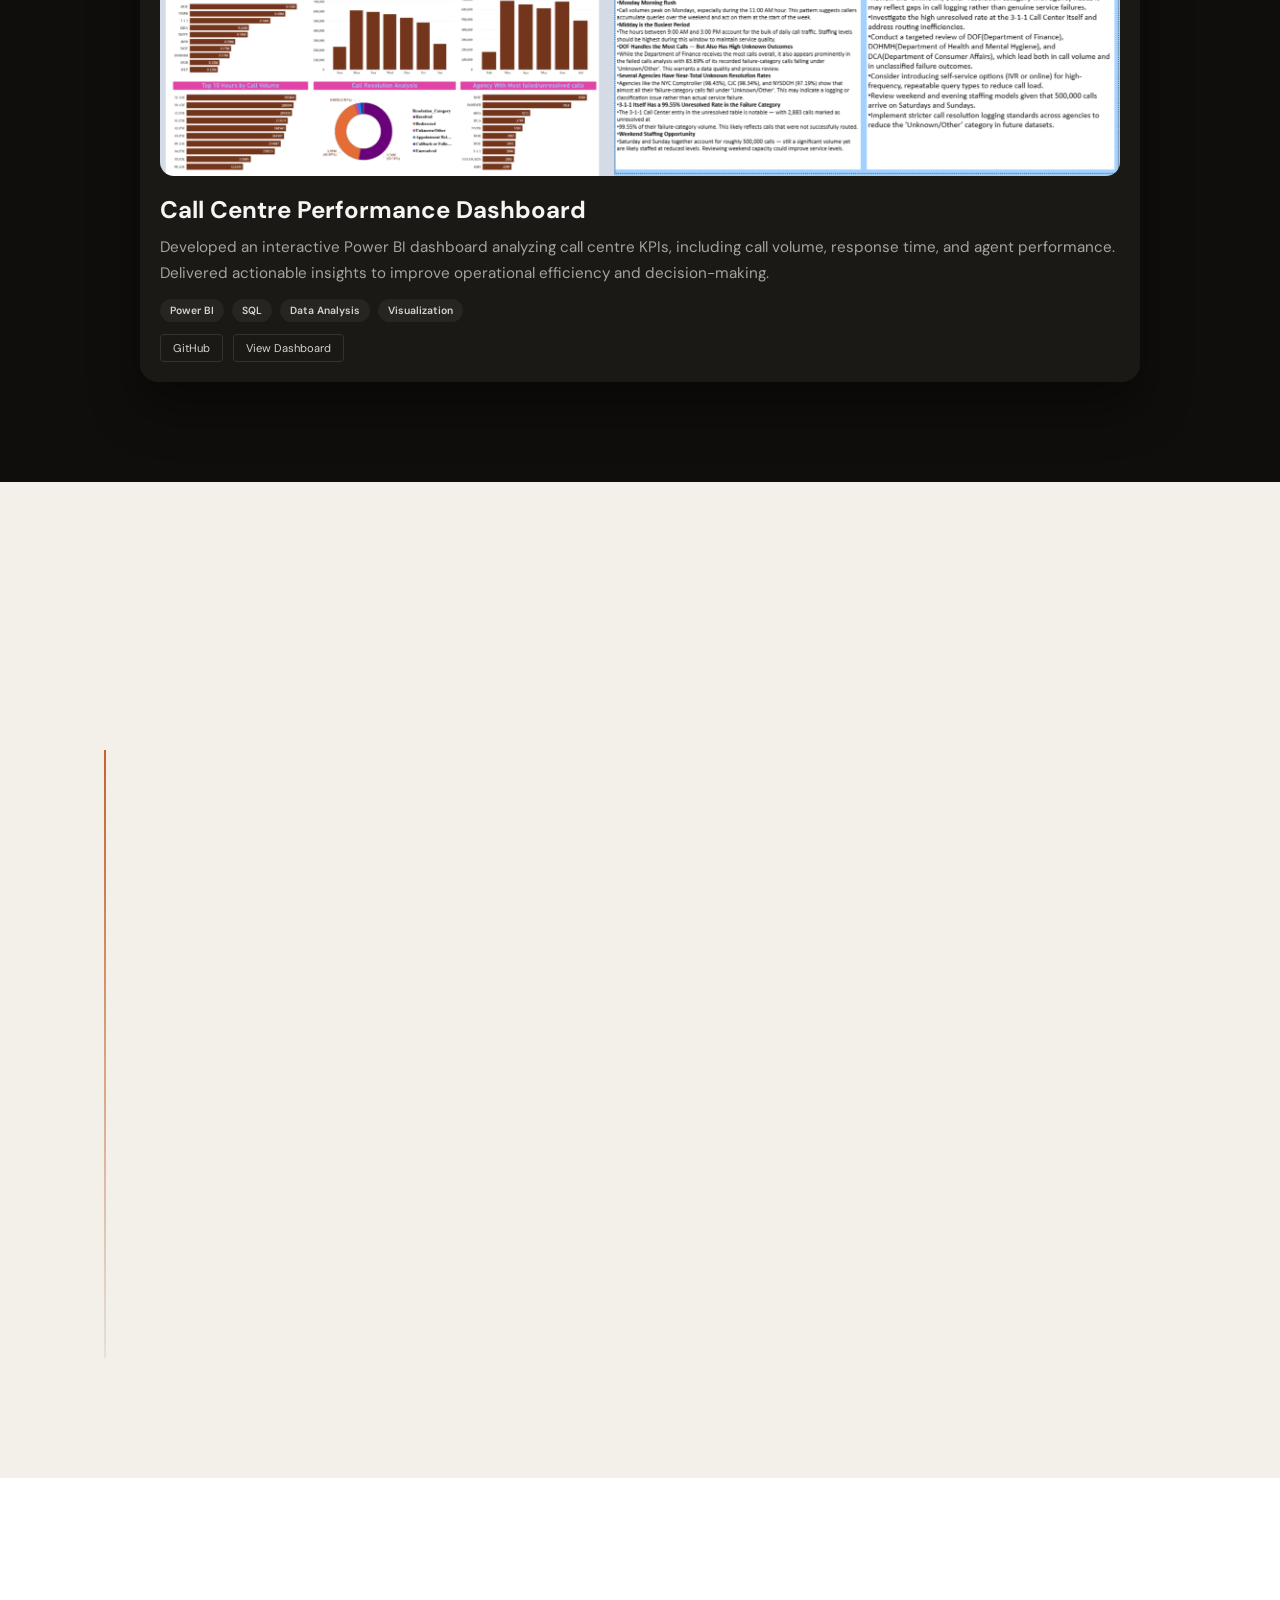
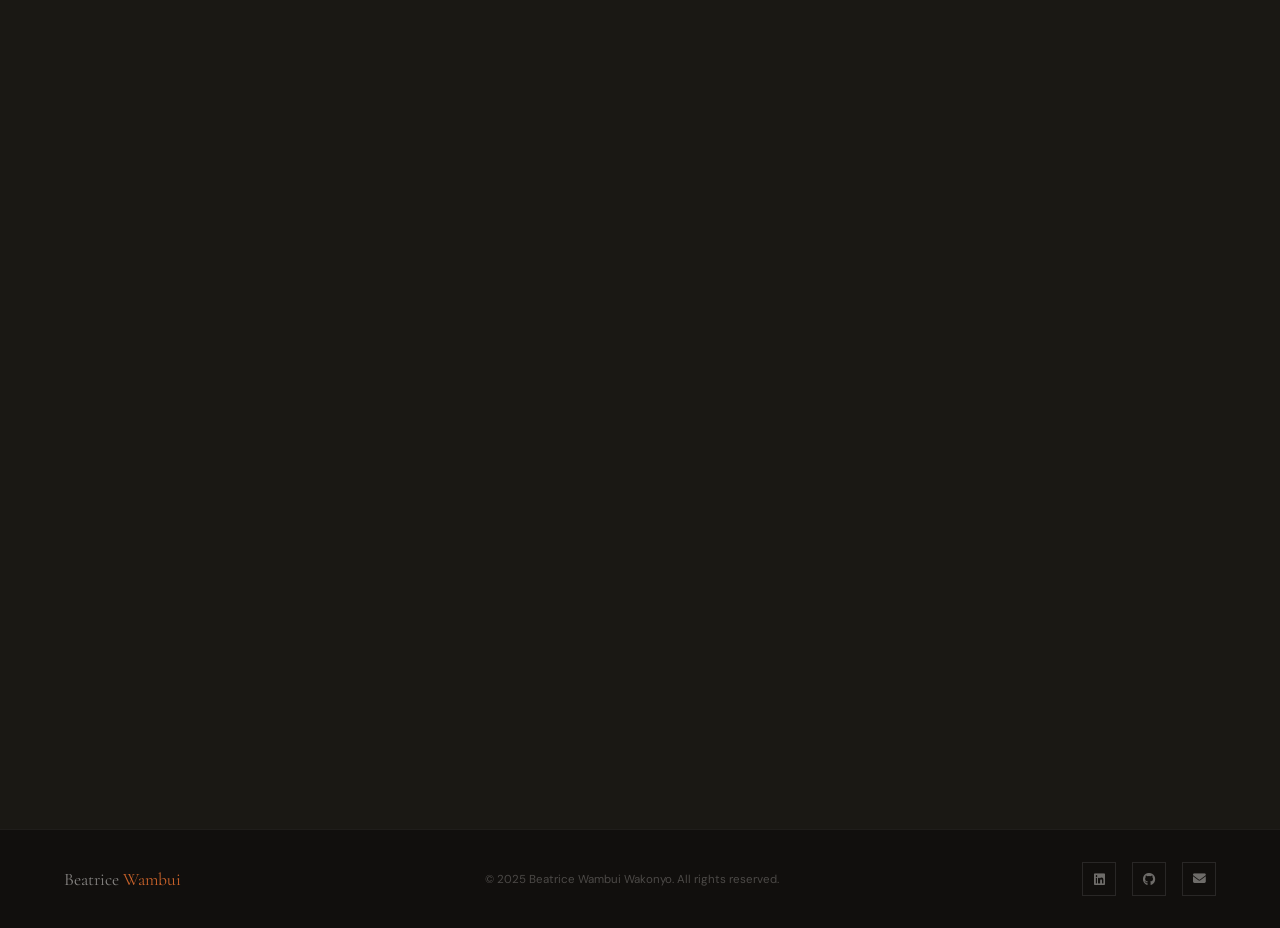
==== commit 6e53dabe: "Update dashboard file" ====
--- a/index.html.html
+++ b/index.html.html
@@ -242,7 +242,7 @@
       <span class="proj-badge">CASE 03</span>
 
       <div class="proj-image">
-        <img src="Tools Used (3).png" alt="Call Centre Dashboard">
+        <img src="call-centre-dashboard.png" alt="Call Centre Dashboard">
       </div>
 
       <div class="proj-content">
